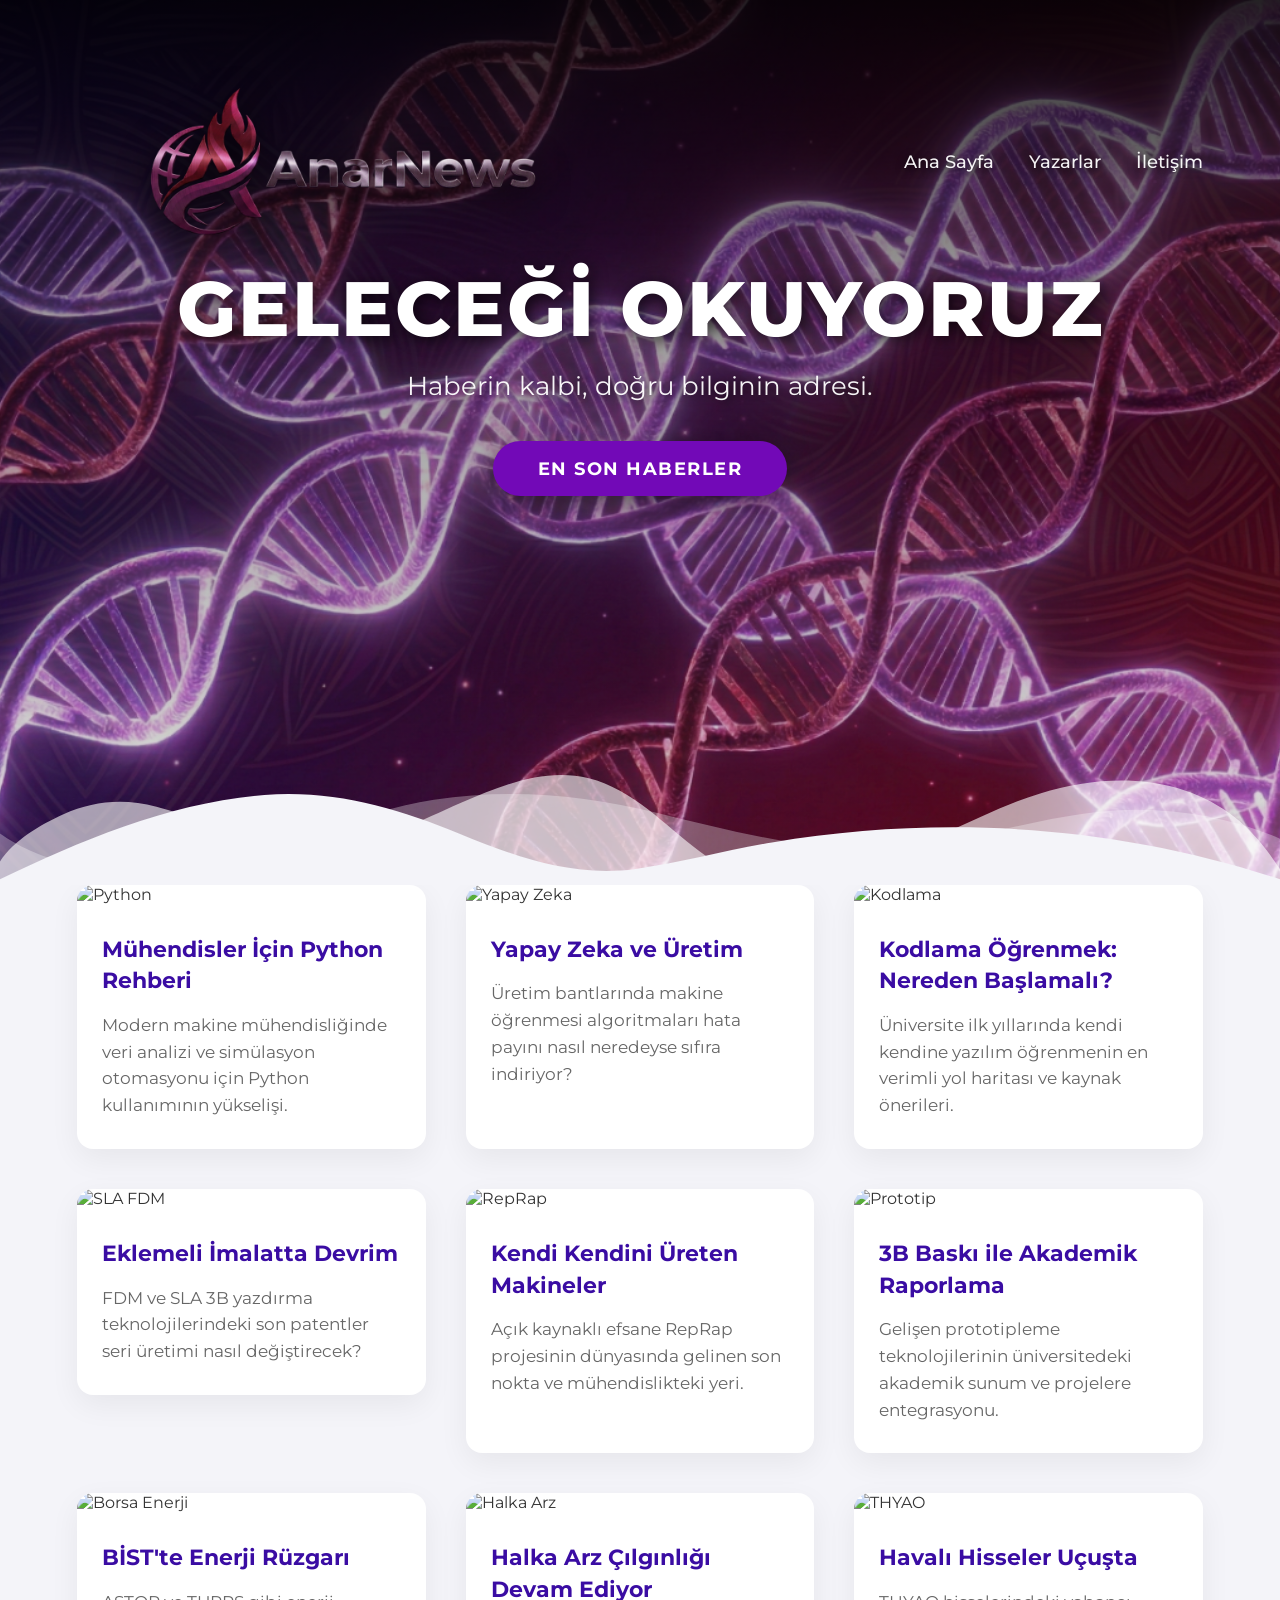
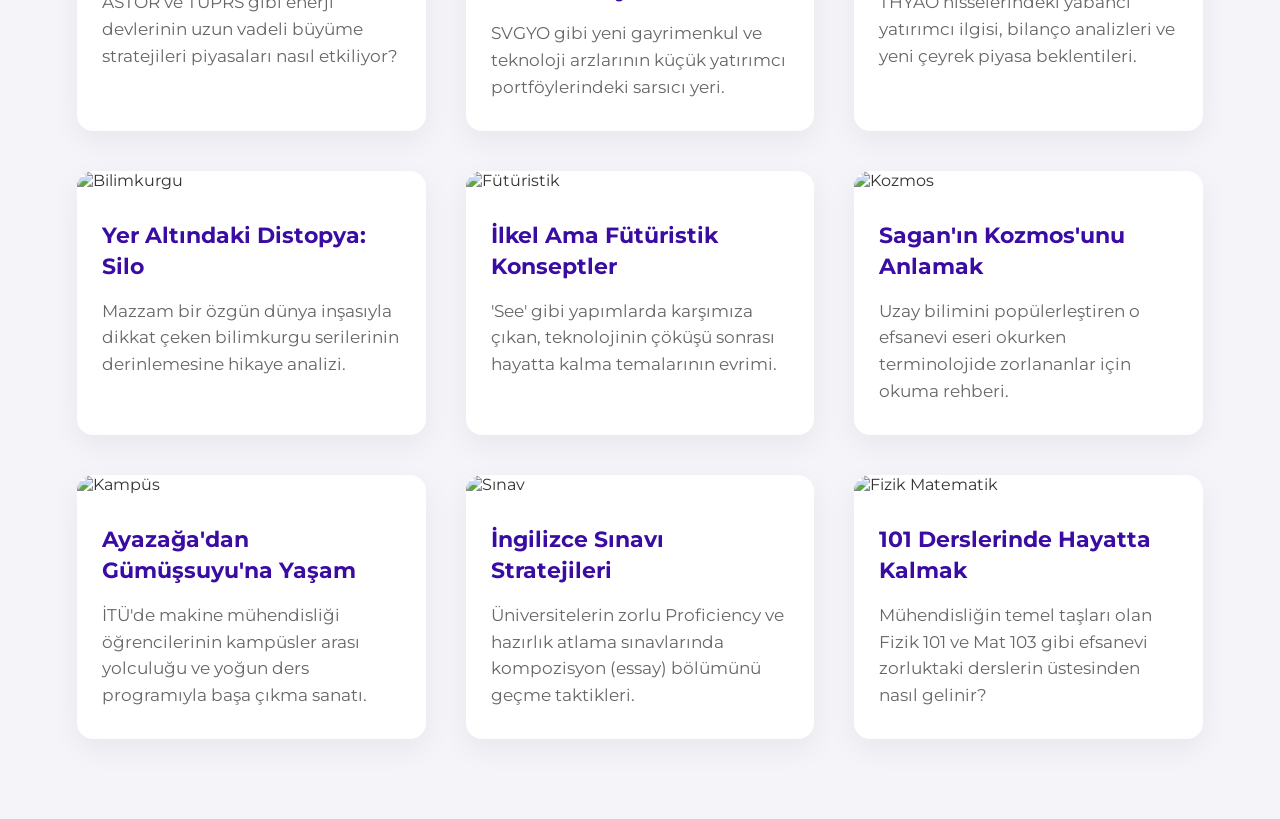
==== index.html @ 647f19f4 "Add files via upload" ====
<!DOCTYPE html>
<html lang="tr">
<head>
    <meta charset="UTF-8">
    <meta name="viewport" content="width=device-width, initial-scale=1.0">
    <title>AnarNews</title>
    <link rel="stylesheet" href="style.css">
    <link rel="icon" href="favicon.jpg" type="image/jpeg">
    <script src="https://identity.netlify.com/v1/netlify-identity-widget.js"></script>
</head>
<body>

    <div class="top-section-fixed">
        <header>
            <nav>
                <div class="logo-container">
                    <img src="logo.jpg" alt="AnarNews Logo" class="logo-img">
                </div>
                <ul>
                    <li><a href="index.html">Ana Sayfa</a></li>
                    <li><a href="yazarlar.html">Yazarlar</a></li>
                    <li><a href="iletisim.html">İletişim</a></li>
                </ul>
            </nav>
        </header>

        <section class="hero">
            <h1>GELECEĞİ OKUYORUZ</h1>
            <p>Haberin kalbi, doğru bilginin adresi.</p>
            <button class="cta-btn">EN SON HABERLER</button>
        </section>
    </div>

    <div class="content-curtain">
        <div class="wave-divider">
            <svg data-name="Layer 1" xmlns="http://www.w3.org/2000/svg" viewBox="0 0 1200 120" preserveAspectRatio="none">
                <path d="M0,0V46.29c47.79,22.2,103.59,32.17,158,28,70.36-5.37,136.33-33.31,206.8-37.5C438.64,32.43,512.34,53.67,583,72.05c69.27,18,138.3,24.88,209.4,13.08,36.15-6,69.85-17.84,104.45-29.34C989.49,25,1113-14.29,1200,52.47V0Z" opacity=".3" fill="#ffffff"></path>
                <path d="M0,0V15.81C13,36.92,27.64,56.86,47.69,72.05,99.41,111.27,165,111,224.58,91.58c31.15-10.15,60.09-26.07,89.67-39.8,40.92-19,84.73-46,130.83-49.67,36.26-2.85,70.9,9.42,98.6,31.56,31.77,25.39,62.32,62,103.63,73,40.44,10.79,81.35-6.69,119.13-24.28s75.16-39,116.92-43.05c59.73-5.85,113.28,22.88,168.9,38.84,30.2,8.66,59,6.17,87.09-7.5,22.43-10.89,48-26.93,60.65-49.24V0Z" opacity=".6" fill="#ffffff"></path>
                <path d="M0,0V5.63C149.93,59,314.09,71.32,475.83,42.57c43-7.64,84.23-20.12,127.61-26.46,59-8.63,112.48,12.24,165.56,35.4C827.93,77.22,886,95.24,951.2,90c86.53-7,172.46-45.71,248.8-84.81V0Z" fill="#f4f4f9"></path>
            </svg>
        </div>

        <section class="news-section">
            <div class="news-grid">
                
                <article class="news-card">
                    <img src="https://images.unsplash.com/photo-1526374965328-7f61d4dc18c5?auto=format&fit=crop&w=600&q=80" alt="Python">
                    <div class="news-content">
                        <h3>Mühendisler İçin Python Rehberi</h3>
                        <p>Modern makine mühendisliğinde veri analizi ve simülasyon otomasyonu için Python kullanımının yükselişi.</p>
                    </div>
                </article>
                <article class="news-card">
                    <img src="https://images.unsplash.com/photo-1581091226825-a6a2a5aee158?auto=format&fit=crop&w=600&q=80" alt="Yapay Zeka">
                    <div class="news-content">
                        <h3>Yapay Zeka ve Üretim</h3>
                        <p>Üretim bantlarında makine öğrenmesi algoritmaları hata payını nasıl neredeyse sıfıra indiriyor?</p>
                    </div>
                </article>
                <article class="news-card">
                    <img src="https://images.unsplash.com/photo-1555066931-4365d14bab8c?auto=format&fit=crop&w=600&q=80" alt="Kodlama">
                    <div class="news-content">
                        <h3>Kodlama Öğrenmek: Nereden Başlamalı?</h3>
                        <p>Üniversite ilk yıllarında kendi kendine yazılım öğrenmenin en verimli yol haritası ve kaynak önerileri.</p>
                    </div>
                </article>

                <a href="haber-detay.html" style="text-decoration: none; color: inherit;">
                    <article class="news-card">
                        <img src="https://images.unsplash.com/photo-1631481109109-17d91eeb000e?auto=format&fit=crop&w=600&q=80" alt="SLA FDM">
                        <div class="news-content">
                            <h3>Eklemeli İmalatta Devrim</h3>
                            <p>FDM ve SLA 3B yazdırma teknolojilerindeki son patentler seri üretimi nasıl değiştirecek?</p>
                        </div>
                    </article>
                </a>
                
                <article class="news-card">
                    <img src="https://images.unsplash.com/photo-1581092580497-e0d23cbdf1dc?auto=format&fit=crop&w=600&q=80" alt="RepRap">
                    <div class="news-content">
                        <h3>Kendi Kendini Üreten Makineler</h3>
                        <p>Açık kaynaklı efsane RepRap projesinin dünyasında gelinen son nokta ve mühendislikteki yeri.</p>
                    </div>
                </article>
                <article class="news-card">
                    <img src="https://images.unsplash.com/photo-1507413245164-6160d8298b31?auto=format&fit=crop&w=600&q=80" alt="Prototip">
                    <div class="news-content">
                        <h3>3B Baskı ile Akademik Raporlama</h3>
                        <p>Gelişen prototipleme teknolojilerinin üniversitedeki akademik sunum ve projelere entegrasyonu.</p>
                    </div>
                </article>

                <article class="news-card">
                    <img src="https://images.unsplash.com/photo-1611974789855-9c2a0a7236a3?auto=format&fit=crop&w=600&q=80" alt="Borsa Enerji">
                    <div class="news-content">
                        <h3>BİST'te Enerji Rüzgarı</h3>
                        <p>ASTOR ve TUPRS gibi enerji devlerinin uzun vadeli büyüme stratejileri piyasaları nasıl etkiliyor?</p>
                    </div>
                </article>
                <article class="news-card">
                    <img src="https://images.unsplash.com/photo-1590283603385-17ffb3a7f29f?auto=format&fit=crop&w=600&q=80" alt="Halka Arz">
                    <div class="news-content">
                        <h3>Halka Arz Çılgınlığı Devam Ediyor</h3>
                        <p>SVGYO gibi yeni gayrimenkul ve teknoloji arzlarının küçük yatırımcı portföylerindeki sarsıcı yeri.</p>
                    </div>
                </article>
                <article class="news-card">
                    <img src="https://images.unsplash.com/photo-1436491865332-7a61a109cc05?auto=format&fit=crop&w=600&q=80" alt="THYAO">
                    <div class="news-content">
                        <h3>Havalı Hisseler Uçuşta</h3>
                        <p>THYAO hisselerindeki yabancı yatırımcı ilgisi, bilanço analizleri ve yeni çeyrek piyasa beklentileri.</p>
                    </div>
                </article>

                <article class="news-card">
                    <img src="https://images.unsplash.com/photo-1518365050014-70fe7232897f?auto=format&fit=crop&w=600&q=80" alt="Bilimkurgu">
                    <div class="news-content">
                        <h3>Yer Altındaki Distopya: Silo</h3>
                        <p>Mazzam bir özgün dünya inşasıyla dikkat çeken bilimkurgu serilerinin derinlemesine hikaye analizi.</p>
                    </div>
                </article>
                <article class="news-card">
                    <img src="https://images.unsplash.com/photo-1534447677768-be436bb09401?auto=format&fit=crop&w=600&q=80" alt="Fütüristik">
                    <div class="news-content">
                        <h3>İlkel Ama Fütüristik Konseptler</h3>
                        <p>'See' gibi yapımlarda karşımıza çıkan, teknolojinin çöküşü sonrası hayatta kalma temalarının evrimi.</p>
                    </div>
                </article>
                <article class="news-card">
                    <img src="https://images.unsplash.com/photo-1462331940025-496dfbfc7564?auto=format&fit=crop&w=600&q=80" alt="Kozmos">
                    <div class="news-content">
                        <h3>Sagan'ın Kozmos'unu Anlamak</h3>
                        <p>Uzay bilimini popülerleştiren o efsanevi eseri okurken terminolojide zorlananlar için okuma rehberi.</p>
                    </div>
                </article>

                <article class="news-card">
                    <img src="https://images.unsplash.com/photo-1541339907198-e08756dedf3f?auto=format&fit=crop&w=600&q=80" alt="Kampüs">
                    <div class="news-content">
                        <h3>Ayazağa'dan Gümüşsuyu'na Yaşam</h3>
                        <p>İTÜ'de makine mühendisliği öğrencilerinin kampüsler arası yolculuğu ve yoğun ders programıyla başa çıkma sanatı.</p>
                    </div>
                </article>
                <article class="news-card">
                    <img src="https://images.unsplash.com/photo-1434030216411-0b793f4b4173?auto=format&fit=crop&w=600&q=80" alt="Sınav">
                    <div class="news-content">
                        <h3>İngilizce Sınavı Stratejileri</h3>
                        <p>Üniversitelerin zorlu Proficiency ve hazırlık atlama sınavlarında kompozisyon (essay) bölümünü geçme taktikleri.</p>
                    </div>
                </article>
                <article class="news-card">
                    <img src="https://images.unsplash.com/photo-1635070041078-e363dbe005cb?auto=format&fit=crop&w=600&q=80" alt="Fizik Matematik">
                    <div class="news-content">
                        <h3>101 Derslerinde Hayatta Kalmak</h3>
                        <p>Mühendisliğin temel taşları olan Fizik 101 ve Mat 103 gibi efsanevi zorluktaki derslerin üstesinden nasıl gelinir?</p>
                    </div>
                </article>

            </div>
        </section>
    </div>

    <script>
        if (window.netlifyIdentity) {
            window.netlifyIdentity.on("init", user => {
                if (!user) {
                    window.netlifyIdentity.on("login", () => {
                        document.location.href = "/admin/";
                    });
                }
            });
        }
    </script>
</body>
</html>
---- style.css ----
@import url('https://fonts.googleapis.com/css2?family=Montserrat:wght@400;500;700;800&display=swap');

* {
    margin: 0;
    padding: 0;
    box-sizing: border-box;
    font-family: 'Montserrat', sans-serif;
}

body {
    background-color: #f4f4f9; 
    color: #333;
    overflow-x: hidden;
}

/* ========================================= */
/* --- GENEL VE SABİT ARKA PLAN --- */
/* ========================================= */

.top-section-fixed {
    position: fixed; 
    top: 0;
    left: 0;
    width: 100%;
    height: 100vh; 
    z-index: 1; 
    background: 
        linear-gradient(to bottom, rgba(0,0,0,0.85) 0%, rgba(0,0,0,0.4) 30%, rgba(0,0,0,0.1) 100%),
        url("background.jpg");
    background-size: cover; 
    background-position: center top;
    color: white;
}

header {
    padding: 1rem 6%; 
    position: relative;
    z-index: 10;
}

nav {
    display: flex;
    justify-content: space-between;
    align-items: center;
}

.logo-container {
    display: flex;
    align-items: center;
}

.logo-img {
    height: 290px; 
    width: auto;
    filter: drop-shadow(0 8px 16px rgba(0,0,0,0.7));
    transition: transform 0.3s ease; 
}

.logo-img:hover {
    transform: scale(1.02); 
}

nav ul {
    display: flex;
    list-style: none;
}

nav ul li {
    margin-left: 35px;
}

nav ul li a {
    color: rgba(255, 255, 255, 0.95); 
    text-decoration: none;
    font-weight: 500;
    font-size: 1.15rem;
    text-shadow: 0 2px 8px rgba(0,0,0,0.8);
    transition: all 0.3s ease;
}

nav ul li a:hover {
    color: #d2b4de;
    text-shadow: 0 0 12px rgba(255,255,255,0.6);
}

.hero {
    display: flex;
    flex-direction: column;
    justify-content: center;
    align-items: center;
    text-align: center;
    margin-top: -60px;
    padding: 0 20px;
    position: relative;
    z-index: 10;
}

.hero h1 {
    font-size: 4.8rem;
    font-weight: 800;
    margin-bottom: 15px;
    letter-spacing: 2px;
    text-shadow: 3px 3px 15px rgba(0, 0, 0, 0.7);
}

.hero p {
    font-size: 1.6rem;
    margin-bottom: 40px;
    opacity: 0.95;
    font-weight: 400;
    text-shadow: 2px 2px 10px rgba(0, 0, 0, 0.7);
}

.cta-btn {
    padding: 16px 45px;
    background-color: #7209b7; 
    border: none;
    color: white;
    font-size: 1.15rem;
    cursor: pointer;
    border-radius: 50px;
    font-weight: 700;
    letter-spacing: 1.5px;
    box-shadow: 0 8px 25px rgba(0,0,0,0.5);
    transition: all 0.3s ease;
}

.cta-btn:hover {
    background-color: #590d22;
    transform: translateY(-4px);
    box-shadow: 0 12px 30px rgba(0,0,0,0.6);
}

/* ========================================= */
/* --- ANA SAYFA (PERDE VE HABERLER) --- */
/* ========================================= */

.content-curtain {
    position: relative;
    z-index: 2; 
    margin-top: 85vh; 
}

.wave-divider {
    width: 100%;
    overflow: hidden;
    line-height: 0;
    transform: rotate(180deg);
}

.wave-divider svg {
    display: block;
    width: calc(100% + 1.3px);
    height: 120px;
}

.news-section {
    padding: 0 6% 80px 6%;
    background-color: #f4f4f9; 
}

.news-grid {
    display: grid;
    grid-template-columns: repeat(auto-fit, minmax(320px, 1fr));
    gap: 40px;
}

.news-card {
    background: white;
    border-radius: 16px;
    overflow: hidden;
    box-shadow: 0 10px 30px rgba(0,0,0,0.06);
    transition: transform 0.3s ease;
}

.news-card:hover {
    transform: translateY(-10px);
}

.news-card img {
    width: 100%;
    height: 240px;
    object-fit: cover;
}

.news-content {
    padding: 30px 25px;
}

.news-content h3 {
    color: #3a0ca3; 
    margin-bottom: 15px;
    font-size: 1.4rem;
    font-weight: 700;
    line-height: 1.4;
}

.news-content p {
    color: #666;
    line-height: 1.6;
    font-size: 1.05rem;
}

/* ========================================= */
/* --- İLETİŞİM SAYFASI --- */
/* ========================================= */

.contact-curtain {
    margin-top: 50vh; 
}

.contact-section {
    padding: 0 6% 80px 6%;
    background-color: #f4f4f9;
}

.contact-grid {
    display: grid;
    grid-template-columns: 1fr 1fr; 
    gap: 60px;
    background: white;
    padding: 50px;
    border-radius: 16px;
    box-shadow: 0 10px 30px rgba(0,0,0,0.06);
    margin-top: -30px; 
    position: relative;
    z-index: 10;
}

.contact-info h2, .contact-form-container h2 {
    color: #6e001a;
    margin-bottom: 30px;
    font-size: 2.2rem;
    border-bottom: 3px solid #8e44ad;
    padding-bottom: 10px;
    display: inline-block;
}

.info-item { margin-bottom: 25px; }
.info-item h3 { color: #3a0ca3; font-size: 1.2rem; margin-bottom: 8px; }
.info-item p { color: #888; font-style: italic; font-size: 1rem; background: #f9f9f9; padding: 12px; border-radius: 8px; border-left: 4px solid #d2b4de; }

.form-group { margin-bottom: 20px; }
.form-group label { display: block; margin-bottom: 8px; color: #333; font-weight: 600; }
.form-group input, .form-group textarea { width: 100%; padding: 14px 15px; border: 1px solid #ddd; border-radius: 8px; font-size: 1rem; font-family: 'Montserrat', sans-serif; transition: all 0.3s ease; background-color: #fdfdfd; }
.form-group input:focus, .form-group textarea:focus { outline: none; border-color: #7209b7; box-shadow: 0 0 8px rgba(114, 9, 183, 0.2); background-color: #fff; }

.submit-btn { padding: 16px 40px; background-color: #6e001a; border: none; color: white; font-size: 1.15rem; cursor: pointer; border-radius: 8px; font-weight: 700; width: 100%; transition: all 0.3s ease; box-shadow: 0 4px 15px rgba(0,0,0,0.1); }
.submit-btn:hover { background-color: #8e44ad; transform: translateY(-2px); box-shadow: 0 8px 20px rgba(0,0,0,0.2); }

/* ========================================= */
/* --- YAZARLAR SAYFASI --- */
/* ========================================= */

.authors-curtain {
    margin-top: 50vh; 
}

.authors-section {
    padding: 0 6% 80px 6%;
    background-color: #f4f4f9;
}

.authors-grid { display: grid; grid-template-columns: repeat(auto-fit, minmax(300px, 1fr)); gap: 40px; margin-top: -30px; position: relative; z-index: 10; }
.author-card { background: white; border-radius: 16px; padding: 40px 30px; text-align: center; box-shadow: 0 10px 30px rgba(0,0,0,0.06); transition: transform 0.3s ease; border-bottom: 5px solid #8e44ad; }
.author-card:hover { transform: translateY(-10px); }
.author-avatar { width: 120px; height: 120px; background: linear-gradient(135deg, #7209b7, #3a0ca3); color: white; font-size: 2.5rem; font-weight: 800; display: flex; justify-content: center; align-items: center; border-radius: 50%; margin: 0 auto 20px auto; box-shadow: 0 5px 15px rgba(114, 9, 183, 0.3); }
.author-info h3 { color: #6e001a; font-size: 1.6rem; margin-bottom: 10px; }
.author-info h4 { color: #8e44ad; font-size: 1rem; margin-bottom: 15px; font-weight: 500; }
.author-info p { color: #666; line-height: 1.6; font-size: 0.95rem; }

/* ========================================= */
/* --- HABER OKUMA SAYFASI --- */
/* ========================================= */

.article-hero {
    margin-top: -30px;
}

.article-hero h1 {
    font-size: 3rem; 
    line-height: 1.2;
    max-width: 900px;
}

.article-curtain {
    margin-top: 45vh; 
}

.article-body-container {
    background-color: #f4f4f9;
    padding-bottom: 80px;
}

.article-content {
    max-width: 1250px; 
    margin: -30px auto 0 auto;
    background: white;
    padding: 50px 60px;
    border-radius: 16px;
    box-shadow: 0 10px 30px rgba(0,0,0,0.06);
    position: relative;
    z-index: 10;
}

.article-meta {
    font-size: 1rem;
    color: #888;
    margin-bottom: 30px;
    border-bottom: 1px solid #eee;
    padding-bottom: 15px;
    font-weight: 500;
}

.author-tag { color: #7209b7; font-weight: 700; }
.date-tag { font-style: italic; }

.article-main-img {
    width: 100%;
    height: auto;
    max-height: 500px; 
    object-fit: cover; 
    border-radius: 12px;
    margin-bottom: 40px;
    box-shadow: 0 5px 15px rgba(0,0,0,0.1);
}

.article-content h2 {
    color: #6e001a;
    font-size: 2rem;
    margin-bottom: 20px;
    margin-top: 40px;
    line-height: 1.3;
}

.article-content h3 {
    color: #3a0ca3;
    font-size: 1.5rem;
    margin-bottom: 15px;
    margin-top: 35px;
}

.article-content p {
    color: #444;
    font-size: 1.15rem;
    line-height: 1.8; 
    margin-bottom: 25px;
}

/* YORUMLAR BÖLÜMÜ */
.comments-section {
    margin-top: 40px; 
}

.comments-section h2 {
    color: #6e001a;
    border-bottom: 3px solid #8e44ad;
    padding-bottom: 10px;
    margin-bottom: 30px;
    display: inline-block;
}

.comments-list {
    margin-bottom: 50px;
}

.comment-item {
    display: flex;
    gap: 20px;
    background: #fdfdfd;
    padding: 25px;
    border-radius: 12px;
    margin-bottom: 20px;
    border-left: 5px solid #d2b4de; 
    box-shadow: 0 2px 8px rgba(0,0,0,0.04);
}

.comment-avatar {
    width: 60px;
    height: 60px;
    background: linear-gradient(135deg, #a569bd, #8e44ad);
    color: white;
    font-weight: 700;
    font-size: 1.3rem;
    display: flex;
    justify-content: center;
    align-items: center;
    border-radius: 50%;
    flex-shrink: 0;
}

.comment-details h4 {
    color: #333;
    font-size: 1.1rem;
    margin-bottom: 3px;
}

.comment-date {
    color: #999;
    font-size: 0.85rem;
    font-style: italic;
    display: block;
    margin-bottom: 10px;
}

.comment-details p {
    color: #555;
    font-size: 1rem;
    line-height: 1.6;
    margin-bottom: 0; 
}

.comment-form-container {
    background: #fdfdfd;
    padding: 30px;
    border-radius: 12px;
    border: 1px solid #eee;
}

.comment-form-container h3 {
    color: #6e001a;
    margin-bottom: 25px;
}

.checkbox-group {
    display: flex;
    align-items: center;
    flex-direction: row;
    gap: 10px;
}

.checkbox-group input[type="checkbox"] {
    width: auto;
    margin-bottom: 0;
    cursor: pointer;
}

.checkbox-group label {
    margin-bottom: 0;
    font-weight: 500;
    cursor: pointer;
}

.comment-btn {
    width: auto; 
    padding: 14px 30px;
}
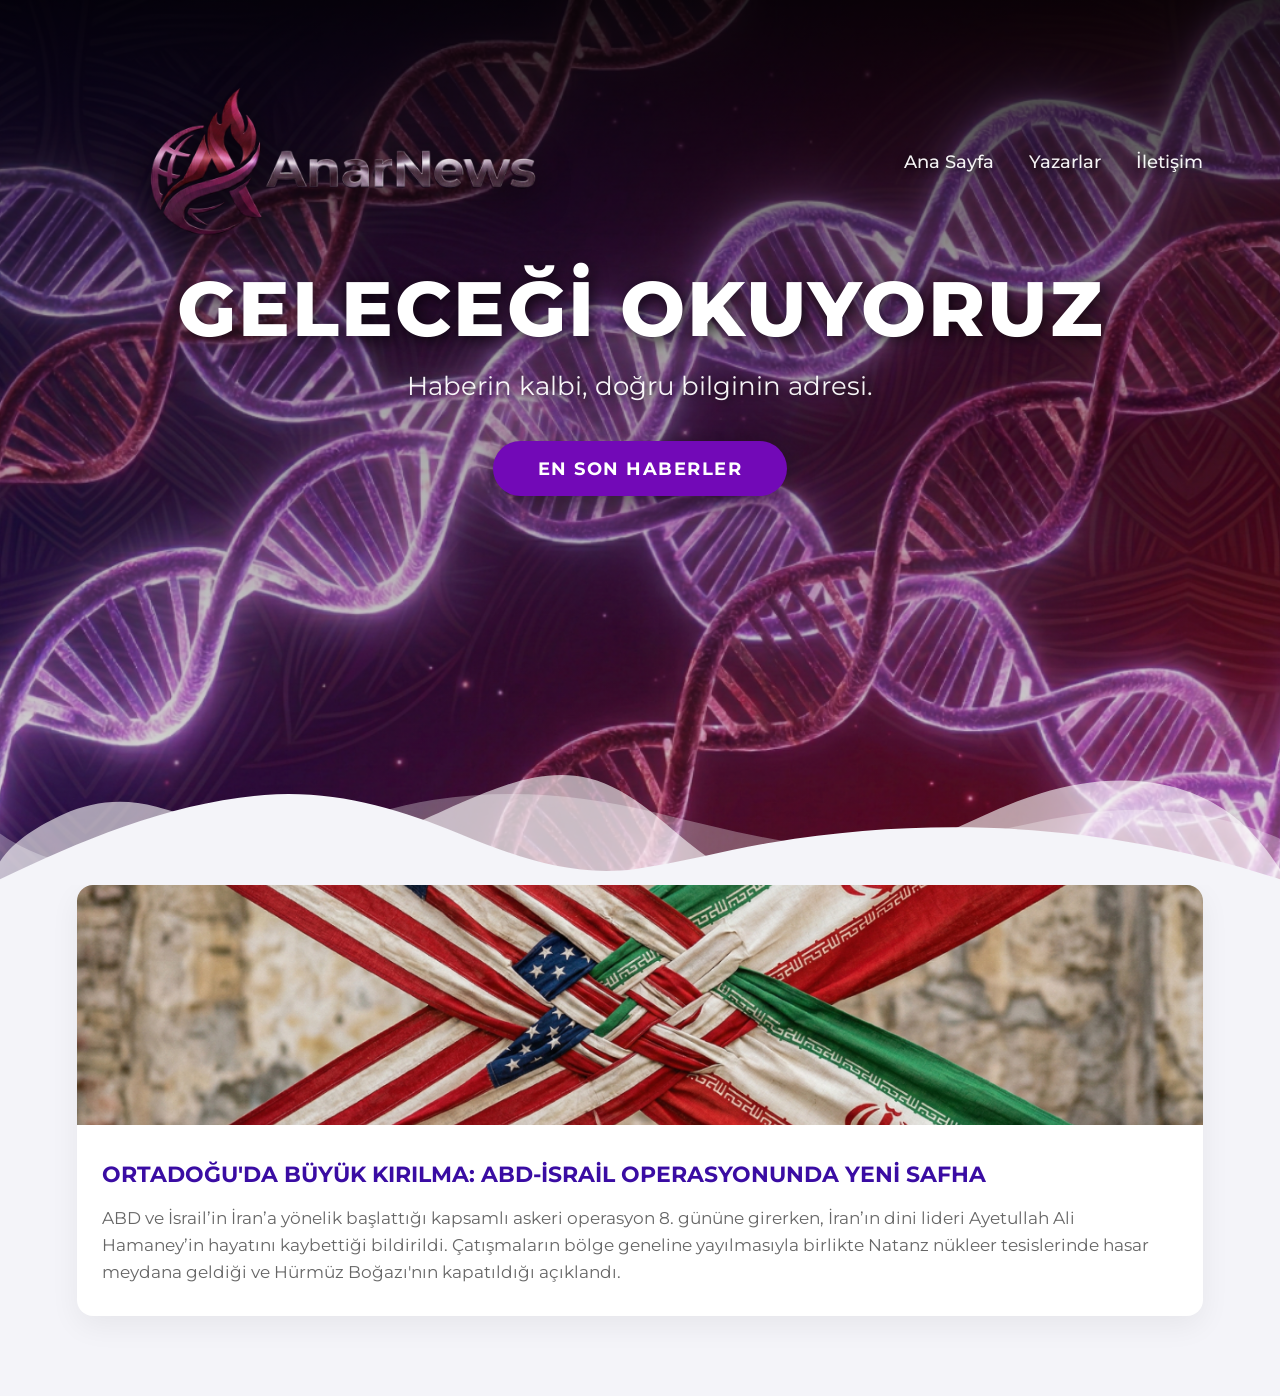
==== commit 7ab6b28c: "Update index.html" ====
--- a/index.html
+++ b/index.html
@@ -41,121 +41,8 @@
         </div>
 
         <section class="news-section">
-            <div class="news-grid">
-                
-                <article class="news-card">
-                    <img src="https://images.unsplash.com/photo-1526374965328-7f61d4dc18c5?auto=format&fit=crop&w=600&q=80" alt="Python">
-                    <div class="news-content">
-                        <h3>Mühendisler İçin Python Rehberi</h3>
-                        <p>Modern makine mühendisliğinde veri analizi ve simülasyon otomasyonu için Python kullanımının yükselişi.</p>
-                    </div>
-                </article>
-                <article class="news-card">
-                    <img src="https://images.unsplash.com/photo-1581091226825-a6a2a5aee158?auto=format&fit=crop&w=600&q=80" alt="Yapay Zeka">
-                    <div class="news-content">
-                        <h3>Yapay Zeka ve Üretim</h3>
-                        <p>Üretim bantlarında makine öğrenmesi algoritmaları hata payını nasıl neredeyse sıfıra indiriyor?</p>
-                    </div>
-                </article>
-                <article class="news-card">
-                    <img src="https://images.unsplash.com/photo-1555066931-4365d14bab8c?auto=format&fit=crop&w=600&q=80" alt="Kodlama">
-                    <div class="news-content">
-                        <h3>Kodlama Öğrenmek: Nereden Başlamalı?</h3>
-                        <p>Üniversite ilk yıllarında kendi kendine yazılım öğrenmenin en verimli yol haritası ve kaynak önerileri.</p>
-                    </div>
-                </article>
-
-                <a href="haber-detay.html" style="text-decoration: none; color: inherit;">
-                    <article class="news-card">
-                        <img src="https://images.unsplash.com/photo-1631481109109-17d91eeb000e?auto=format&fit=crop&w=600&q=80" alt="SLA FDM">
-                        <div class="news-content">
-                            <h3>Eklemeli İmalatta Devrim</h3>
-                            <p>FDM ve SLA 3B yazdırma teknolojilerindeki son patentler seri üretimi nasıl değiştirecek?</p>
-                        </div>
-                    </article>
-                </a>
-                
-                <article class="news-card">
-                    <img src="https://images.unsplash.com/photo-1581092580497-e0d23cbdf1dc?auto=format&fit=crop&w=600&q=80" alt="RepRap">
-                    <div class="news-content">
-                        <h3>Kendi Kendini Üreten Makineler</h3>
-                        <p>Açık kaynaklı efsane RepRap projesinin dünyasında gelinen son nokta ve mühendislikteki yeri.</p>
-                    </div>
-                </article>
-                <article class="news-card">
-                    <img src="https://images.unsplash.com/photo-1507413245164-6160d8298b31?auto=format&fit=crop&w=600&q=80" alt="Prototip">
-                    <div class="news-content">
-                        <h3>3B Baskı ile Akademik Raporlama</h3>
-                        <p>Gelişen prototipleme teknolojilerinin üniversitedeki akademik sunum ve projelere entegrasyonu.</p>
-                    </div>
-                </article>
-
-                <article class="news-card">
-                    <img src="https://images.unsplash.com/photo-1611974789855-9c2a0a7236a3?auto=format&fit=crop&w=600&q=80" alt="Borsa Enerji">
-                    <div class="news-content">
-                        <h3>BİST'te Enerji Rüzgarı</h3>
-                        <p>ASTOR ve TUPRS gibi enerji devlerinin uzun vadeli büyüme stratejileri piyasaları nasıl etkiliyor?</p>
-                    </div>
-                </article>
-                <article class="news-card">
-                    <img src="https://images.unsplash.com/photo-1590283603385-17ffb3a7f29f?auto=format&fit=crop&w=600&q=80" alt="Halka Arz">
-                    <div class="news-content">
-                        <h3>Halka Arz Çılgınlığı Devam Ediyor</h3>
-                        <p>SVGYO gibi yeni gayrimenkul ve teknoloji arzlarının küçük yatırımcı portföylerindeki sarsıcı yeri.</p>
-                    </div>
-                </article>
-                <article class="news-card">
-                    <img src="https://images.unsplash.com/photo-1436491865332-7a61a109cc05?auto=format&fit=crop&w=600&q=80" alt="THYAO">
-                    <div class="news-content">
-                        <h3>Havalı Hisseler Uçuşta</h3>
-                        <p>THYAO hisselerindeki yabancı yatırımcı ilgisi, bilanço analizleri ve yeni çeyrek piyasa beklentileri.</p>
-                    </div>
-                </article>
-
-                <article class="news-card">
-                    <img src="https://images.unsplash.com/photo-1518365050014-70fe7232897f?auto=format&fit=crop&w=600&q=80" alt="Bilimkurgu">
-                    <div class="news-content">
-                        <h3>Yer Altındaki Distopya: Silo</h3>
-                        <p>Mazzam bir özgün dünya inşasıyla dikkat çeken bilimkurgu serilerinin derinlemesine hikaye analizi.</p>
-                    </div>
-                </article>
-                <article class="news-card">
-                    <img src="https://images.unsplash.com/photo-1534447677768-be436bb09401?auto=format&fit=crop&w=600&q=80" alt="Fütüristik">
-                    <div class="news-content">
-                        <h3>İlkel Ama Fütüristik Konseptler</h3>
-                        <p>'See' gibi yapımlarda karşımıza çıkan, teknolojinin çöküşü sonrası hayatta kalma temalarının evrimi.</p>
-                    </div>
-                </article>
-                <article class="news-card">
-                    <img src="https://images.unsplash.com/photo-1462331940025-496dfbfc7564?auto=format&fit=crop&w=600&q=80" alt="Kozmos">
-                    <div class="news-content">
-                        <h3>Sagan'ın Kozmos'unu Anlamak</h3>
-                        <p>Uzay bilimini popülerleştiren o efsanevi eseri okurken terminolojide zorlananlar için okuma rehberi.</p>
-                    </div>
-                </article>
-
-                <article class="news-card">
-                    <img src="https://images.unsplash.com/photo-1541339907198-e08756dedf3f?auto=format&fit=crop&w=600&q=80" alt="Kampüs">
-                    <div class="news-content">
-                        <h3>Ayazağa'dan Gümüşsuyu'na Yaşam</h3>
-                        <p>İTÜ'de makine mühendisliği öğrencilerinin kampüsler arası yolculuğu ve yoğun ders programıyla başa çıkma sanatı.</p>
-                    </div>
-                </article>
-                <article class="news-card">
-                    <img src="https://images.unsplash.com/photo-1434030216411-0b793f4b4173?auto=format&fit=crop&w=600&q=80" alt="Sınav">
-                    <div class="news-content">
-                        <h3>İngilizce Sınavı Stratejileri</h3>
-                        <p>Üniversitelerin zorlu Proficiency ve hazırlık atlama sınavlarında kompozisyon (essay) bölümünü geçme taktikleri.</p>
-                    </div>
-                </article>
-                <article class="news-card">
-                    <img src="https://images.unsplash.com/photo-1635070041078-e363dbe005cb?auto=format&fit=crop&w=600&q=80" alt="Fizik Matematik">
-                    <div class="news-content">
-                        <h3>101 Derslerinde Hayatta Kalmak</h3>
-                        <p>Mühendisliğin temel taşları olan Fizik 101 ve Mat 103 gibi efsanevi zorluktaki derslerin üstesinden nasıl gelinir?</p>
-                    </div>
-                </article>
-
+            <div class="news-grid" id="news-container">
+                <p style="grid-column: 1 / -1; text-align: center; color: #888; font-size: 1.2rem;">Haberler yükleniyor...</p>
             </div>
         </section>
     </div>
@@ -163,13 +50,50 @@
     <script>
         if (window.netlifyIdentity) {
             window.netlifyIdentity.on("init", user => {
-                if (!user) {
-                    window.netlifyIdentity.on("login", () => {
-                        document.location.href = "/admin/";
-                    });
-                }
+                if (!user) { window.netlifyIdentity.on("login", () => { document.location.href = "/admin/"; }); }
             });
         }
     </script>
+
+    <script>
+        fetch('haberler.json?v=' + new Date().getTime())
+            .then(response => {
+                if (!response.ok) return { haber_listesi: [] };
+                return response.json();
+            })
+            .then(data => {
+                const container = document.getElementById('news-container');
+                if (!data.haber_listesi || data.haber_listesi.length === 0) {
+                    container.innerHTML = '<p style="grid-column: 1 / -1; text-align: center; font-size: 1.2rem; color: #6e001a;">Henüz haber girilmemiş. Lütfen CMS paneline gidip ilk haberinizi yazın.</p>';
+                    return;
+                }
+                
+                let html = '';
+                const reversedList = [...data.haber_listesi].reverse();
+                
+                reversedList.forEach((haber, index) => {
+                    const originalId = data.haber_listesi.length - 1 - index;
+                    const img = haber.thumbnail ? haber.thumbnail : 'https://images.unsplash.com/photo-1526374965328-7f61d4dc18c5?auto=format&fit=crop&w=600&q=80';
+                    
+                    html += `
+                    <a href="haber-detay.html?id=${originalId}" style="text-decoration: none; color: inherit;">
+                        <article class="news-card">
+                            <img src="${img}" alt="${haber.title}">
+                            <div class="news-content">
+                                <h3>${haber.title}</h3>
+                                <p>${haber.description}</p>
+                            </div>
+                        </article>
+                    </a>
+                    `;
+                });
+                container.innerHTML = html;
+            })
+            .catch(error => {
+                console.error(error);
+                document.getElementById('news-container').innerHTML = '<p style="grid-column: 1 / -1; text-align: center; color: red;">Veritabanına bağlanılamadı.</p>';
+            });
+    </script>
+
 </body>
-</html>+</html>
--- a/style.css
+++ b/style.css
@@ -444,4 +444,4 @@
 .comment-btn {
     width: auto; 
     padding: 14px 30px;
-}+}
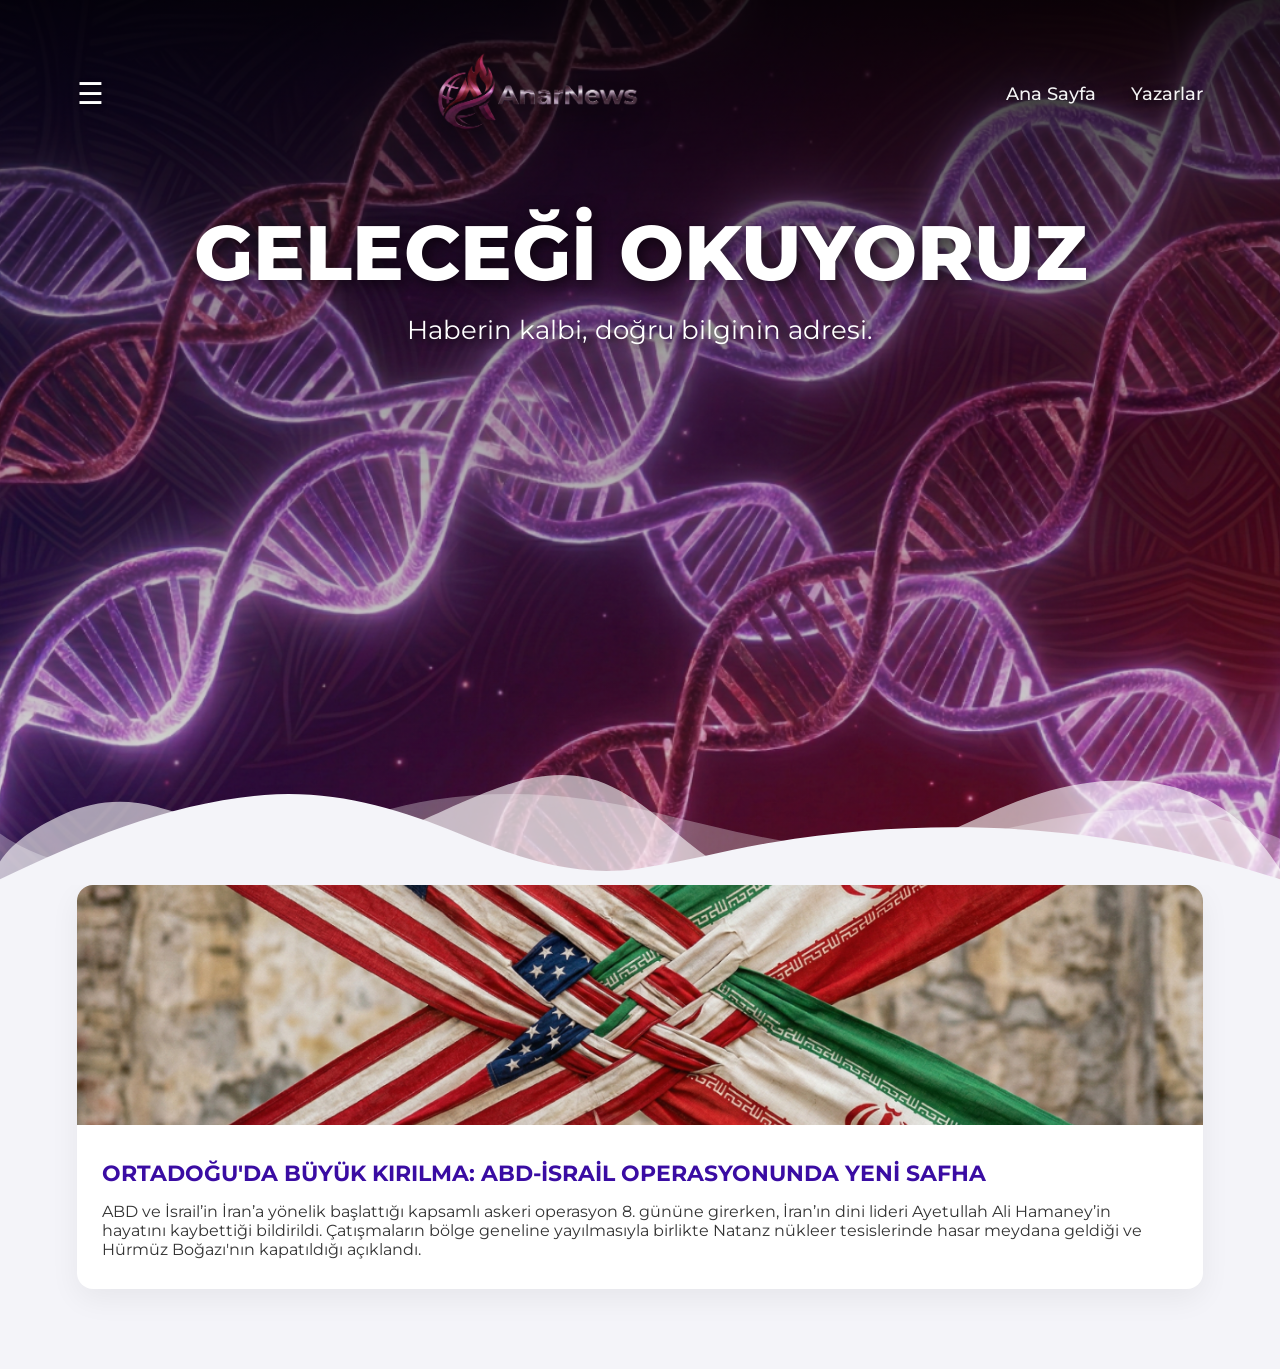
==== commit aea5403b: "site düzenlendi" ====
--- a/index.html
+++ b/index.html
@@ -5,95 +5,85 @@
     <meta name="viewport" content="width=device-width, initial-scale=1.0">
     <title>AnarNews</title>
     <link rel="stylesheet" href="style.css">
-    <link rel="icon" href="favicon.jpg" type="image/jpeg">
     <script src="https://identity.netlify.com/v1/netlify-identity-widget.js"></script>
 </head>
 <body>
 
+    <div id="mySidebar" class="sidebar">
+        <a href="javascript:void(0)" class="close-btn" onclick="closeNav()">&times;</a>
+        <img src="logo.jpg" alt="AnarNews Logo" class="sidebar-logo" onerror="this.style.display='none'">
+        <a href="index.html">Ana Sayfa</a>
+        <button class="dropdown-btn">Kategoriler &#9660;</button>
+        <div class="dropdown-container">
+            <a href="#">Son Dakika</a>
+            <a href="#">Siyaset</a>
+            <a href="#">Ekonomi</a>
+            <a href="#">Spor</a>
+            <a href="#">Teknoloji</a>
+        </div>
+        <a href="yazarlar.html">Yazarlar</a>
+        <a href="iletisim.html">İletişim</a>
+    </div>
+
     <div class="top-section-fixed">
         <header>
             <nav>
-                <div class="logo-container">
-                    <img src="logo.jpg" alt="AnarNews Logo" class="logo-img">
-                </div>
+                <div class="menu-btn" onclick="openNav()">&#9776;</div>
+                <div class="logo-container"><img src="logo.jpg" alt="AnarNews Logo" class="logo-img"></div>
                 <ul>
                     <li><a href="index.html">Ana Sayfa</a></li>
                     <li><a href="yazarlar.html">Yazarlar</a></li>
-                    <li><a href="iletisim.html">İletişim</a></li>
                 </ul>
             </nav>
         </header>
-
         <section class="hero">
             <h1>GELECEĞİ OKUYORUZ</h1>
             <p>Haberin kalbi, doğru bilginin adresi.</p>
-            <button class="cta-btn">EN SON HABERLER</button>
         </section>
     </div>
 
     <div class="content-curtain">
-        <div class="wave-divider">
-            <svg data-name="Layer 1" xmlns="http://www.w3.org/2000/svg" viewBox="0 0 1200 120" preserveAspectRatio="none">
-                <path d="M0,0V46.29c47.79,22.2,103.59,32.17,158,28,70.36-5.37,136.33-33.31,206.8-37.5C438.64,32.43,512.34,53.67,583,72.05c69.27,18,138.3,24.88,209.4,13.08,36.15-6,69.85-17.84,104.45-29.34C989.49,25,1113-14.29,1200,52.47V0Z" opacity=".3" fill="#ffffff"></path>
-                <path d="M0,0V15.81C13,36.92,27.64,56.86,47.69,72.05,99.41,111.27,165,111,224.58,91.58c31.15-10.15,60.09-26.07,89.67-39.8,40.92-19,84.73-46,130.83-49.67,36.26-2.85,70.9,9.42,98.6,31.56,31.77,25.39,62.32,62,103.63,73,40.44,10.79,81.35-6.69,119.13-24.28s75.16-39,116.92-43.05c59.73-5.85,113.28,22.88,168.9,38.84,30.2,8.66,59,6.17,87.09-7.5,22.43-10.89,48-26.93,60.65-49.24V0Z" opacity=".6" fill="#ffffff"></path>
-                <path d="M0,0V5.63C149.93,59,314.09,71.32,475.83,42.57c43-7.64,84.23-20.12,127.61-26.46,59-8.63,112.48,12.24,165.56,35.4C827.93,77.22,886,95.24,951.2,90c86.53-7,172.46-45.71,248.8-84.81V0Z" fill="#f4f4f9"></path>
-            </svg>
-        </div>
-
+        <div class="wave-divider"><svg viewBox="0 0 1200 120" preserveAspectRatio="none"><path d="M0,0V46.29c47.79,22.2,103.59,32.17,158,28,70.36-5.37,136.33-33.31,206.8-37.5C438.64,32.43,512.34,53.67,583,72.05c69.27,18,138.3,24.88,209.4,13.08,36.15-6,69.85-17.84,104.45-29.34C989.49,25,1113-14.29,1200,52.47V0Z" opacity=".3" fill="#ffffff"></path><path d="M0,0V15.81C13,36.92,27.64,56.86,47.69,72.05,99.41,111.27,165,111,224.58,91.58c31.15-10.15,60.09-26.07,89.67-39.8,40.92-19,84.73-46,130.83-49.67,36.26-2.85,70.9,9.42,98.6,31.56,31.77,25.39,62.32,62,103.63,73,40.44,10.79,81.35-6.69,119.13-24.28s75.16-39,116.92-43.05c59.73-5.85,113.28,22.88,168.9,38.84,30.2,8.66,59,6.17,87.09-7.5,22.43-10.89,48-26.93,60.65-49.24V0Z" opacity=".6" fill="#ffffff"></path><path d="M0,0V5.63C149.93,59,314.09,71.32,475.83,42.57c43-7.64,84.23-20.12,127.61-26.46,59-8.63,112.48,12.24,165.56,35.4C827.93,77.22,886,95.24,951.2,90c86.53-7,172.46-45.71,248.8-84.81V0Z" fill="#f4f4f9"></path></svg></div>
         <section class="news-section">
-            <div class="news-grid" id="news-container">
-                <p style="grid-column: 1 / -1; text-align: center; color: #888; font-size: 1.2rem;">Haberler yükleniyor...</p>
-            </div>
+            <div class="news-grid" id="news-container"><p style="grid-column: 1 / -1; text-align: center;">Haberler yükleniyor...</p></div>
         </section>
     </div>
 
     <script>
-        if (window.netlifyIdentity) {
-            window.netlifyIdentity.on("init", user => {
-                if (!user) { window.netlifyIdentity.on("login", () => { document.location.href = "/admin/"; }); }
+        function openNav() { document.getElementById("mySidebar").style.width = "300px"; }
+        function closeNav() { document.getElementById("mySidebar").style.width = "0"; }
+        var dropdown = document.getElementsByClassName("dropdown-btn");
+        for (var i = 0; i < dropdown.length; i++) {
+            dropdown[i].addEventListener("click", function() {
+                this.classList.toggle("active");
+                var dropdownContent = this.nextElementSibling;
+                if (dropdownContent.style.display === "block") { dropdownContent.style.display = "none"; } 
+                else { dropdownContent.style.display = "block"; }
             });
         }
-    </script>
 
-    <script>
         fetch('haberler.json?v=' + new Date().getTime())
-            .then(response => {
-                if (!response.ok) return { haber_listesi: [] };
-                return response.json();
-            })
+            .then(response => response.json())
             .then(data => {
                 const container = document.getElementById('news-container');
-                if (!data.haber_listesi || data.haber_listesi.length === 0) {
-                    container.innerHTML = '<p style="grid-column: 1 / -1; text-align: center; font-size: 1.2rem; color: #6e001a;">Henüz haber girilmemiş. Lütfen CMS paneline gidip ilk haberinizi yazın.</p>';
-                    return;
-                }
-                
+                if (!data.haber_listesi || data.haber_listesi.length === 0) return;
                 let html = '';
-                const reversedList = [...data.haber_listesi].reverse();
-                
-                reversedList.forEach((haber, index) => {
+                [...data.haber_listesi].reverse().forEach((haber, index) => {
                     const originalId = data.haber_listesi.length - 1 - index;
                     const img = haber.thumbnail ? haber.thumbnail : 'https://images.unsplash.com/photo-1526374965328-7f61d4dc18c5?auto=format&fit=crop&w=600&q=80';
-                    
-                    html += `
-                    <a href="haber-detay.html?id=${originalId}" style="text-decoration: none; color: inherit;">
+                    const cat = haber.category ? `<span class="news-tag">${haber.category}</span>` : '';
+                    html += `<a href="haber-detay.html?id=${originalId}" style="text-decoration: none; color: inherit;">
                         <article class="news-card">
                             <img src="${img}" alt="${haber.title}">
                             <div class="news-content">
+                                ${cat}
                                 <h3>${haber.title}</h3>
                                 <p>${haber.description}</p>
                             </div>
-                        </article>
-                    </a>
-                    `;
+                        </article></a>`;
                 });
                 container.innerHTML = html;
-            })
-            .catch(error => {
-                console.error(error);
-                document.getElementById('news-container').innerHTML = '<p style="grid-column: 1 / -1; text-align: center; color: red;">Veritabanına bağlanılamadı.</p>';
             });
     </script>
-
 </body>
-</html>
+</html>
--- a/style.css
+++ b/style.css
@@ -1,447 +1,69 @@
 @import url('https://fonts.googleapis.com/css2?family=Montserrat:wght@400;500;700;800&display=swap');
 
-* {
-    margin: 0;
-    padding: 0;
-    box-sizing: border-box;
-    font-family: 'Montserrat', sans-serif;
-}
+* { margin: 0; padding: 0; box-sizing: border-box; font-family: 'Montserrat', sans-serif; }
+body { background-color: #f4f4f9; color: #333; overflow-x: hidden; }
 
-body {
-    background-color: #f4f4f9; 
-    color: #333;
-    overflow-x: hidden;
-}
+/* YAN MENÜ (SIDEBAR) & HAMBURGER */
+.menu-btn { font-size: 30px; cursor: pointer; color: white; position: relative; z-index: 100; text-shadow: 0 2px 5px rgba(0,0,0,0.5); }
+.sidebar { height: 100%; width: 0; position: fixed; z-index: 1000; top: 0; left: 0; background-color: #111; overflow-x: hidden; transition: 0.4s; padding-top: 60px; box-shadow: 5px 0 15px rgba(0,0,0,0.5); }
+.sidebar-logo { width: 80%; margin: 0 auto 30px auto; display: block; border-radius: 10px; }
+.sidebar a, .dropdown-btn { padding: 15px 25px; text-decoration: none; font-size: 1.2rem; color: #818181; display: block; transition: 0.3s; background: none; border: none; width: 100%; text-align: left; cursor: pointer; font-weight: 500; }
+.sidebar a:hover, .dropdown-btn:hover { color: #f1f1f1; background-color: #333; }
+.sidebar .close-btn { position: absolute; top: 10px; right: 20px; font-size: 36px; padding: 0; width: auto; }
+.dropdown-container { display: none; background-color: #262626; padding-left: 15px; }
+.dropdown-container a { font-size: 1rem; padding: 10px 25px; }
 
-/* ========================================= */
-/* --- GENEL VE SABİT ARKA PLAN --- */
-/* ========================================= */
+.top-section-fixed { position: fixed; top: 0; left: 0; width: 100%; height: 100vh; z-index: 1; background: linear-gradient(to bottom, rgba(0,0,0,0.85) 0%, rgba(0,0,0,0.4) 30%, rgba(0,0,0,0.1) 100%), url("background.jpg"); background-size: cover; background-position: center top; color: white; }
+header { padding: 1rem 6%; position: relative; z-index: 10; }
+nav { display: flex; justify-content: space-between; align-items: center; }
+.logo-img { height: 150px; width: auto; filter: drop-shadow(0 8px 16px rgba(0,0,0,0.7)); }
+nav ul { display: flex; list-style: none; }
+nav ul li { margin-left: 35px; }
+nav ul li a { color: rgba(255, 255, 255, 0.95); text-decoration: none; font-weight: 500; font-size: 1.15rem; text-shadow: 0 2px 8px rgba(0,0,0,0.8); }
 
-.top-section-fixed {
-    position: fixed; 
-    top: 0;
-    left: 0;
-    width: 100%;
-    height: 100vh; 
-    z-index: 1; 
-    background: 
-        linear-gradient(to bottom, rgba(0,0,0,0.85) 0%, rgba(0,0,0,0.4) 30%, rgba(0,0,0,0.1) 100%),
-        url("background.jpg");
-    background-size: cover; 
-    background-position: center top;
-    color: white;
-}
+.hero { display: flex; flex-direction: column; justify-content: center; align-items: center; text-align: center; margin-top: 20px; padding: 0 20px; position: relative; z-index: 10; }
+.hero h1 { font-size: 4.8rem; font-weight: 800; margin-bottom: 15px; text-shadow: 3px 3px 15px rgba(0,0,0,0.7); }
+.hero p { font-size: 1.6rem; margin-bottom: 40px; text-shadow: 2px 2px 10px rgba(0,0,0,0.7); }
 
-header {
-    padding: 1rem 6%; 
-    position: relative;
-    z-index: 10;
-}
+.content-curtain { position: relative; z-index: 2; margin-top: 85vh; }
+.wave-divider { width: 100%; overflow: hidden; line-height: 0; transform: rotate(180deg); }
+.wave-divider svg { display: block; width: calc(100% + 1.3px); height: 120px; }
 
-nav {
-    display: flex;
-    justify-content: space-between;
-    align-items: center;
-}
+.news-section { padding: 0 6% 80px 6%; background-color: #f4f4f9; }
+.news-grid { display: grid; grid-template-columns: repeat(auto-fit, minmax(320px, 1fr)); gap: 40px; }
+.news-card { background: white; border-radius: 16px; overflow: hidden; box-shadow: 0 10px 30px rgba(0,0,0,0.06); transition: transform 0.3s ease; }
+.news-card:hover { transform: translateY(-10px); }
+.news-card img { width: 100%; height: 240px; object-fit: cover; }
+.news-content { padding: 30px 25px; }
+.news-content h3 { color: #3a0ca3; margin-bottom: 15px; font-size: 1.4rem; font-weight: 700; }
+.news-tag { display: inline-block; background: #7209b7; color: white; padding: 4px 10px; border-radius: 4px; font-size: 0.8rem; margin-bottom: 10px; font-weight: bold; }
 
-.logo-container {
-    display: flex;
-    align-items: center;
-}
+/* HABER DETAY (GENİŞLETİLDİ) */
+.article-hero { margin-top: -30px; }
+.article-hero h1 { font-size: 3rem; line-height: 1.2; max-width: 1100px; }
+.article-curtain { margin-top: 45vh; }
+.article-body-container { background-color: #f4f4f9; padding-bottom: 80px; }
+.article-content { max-width: 1400px; /* HABER ŞABLONU GENİŞLETİLDİ */ margin: -30px auto 0 auto; background: white; padding: 50px 60px; border-radius: 16px; box-shadow: 0 10px 30px rgba(0,0,0,0.06); position: relative; z-index: 10; }
+.article-main-img { width: 100%; height: auto; max-height: 600px; object-fit: cover; border-radius: 12px; margin-bottom: 40px; }
+.article-content p { color: #444; font-size: 1.2rem; line-height: 1.8; margin-bottom: 25px; }
 
-.logo-img {
-    height: 290px; 
-    width: auto;
-    filter: drop-shadow(0 8px 16px rgba(0,0,0,0.7));
-    transition: transform 0.3s ease; 
-}
-
-.logo-img:hover {
-    transform: scale(1.02); 
-}
-
-nav ul {
-    display: flex;
-    list-style: none;
-}
-
-nav ul li {
-    margin-left: 35px;
-}
-
-nav ul li a {
-    color: rgba(255, 255, 255, 0.95); 
-    text-decoration: none;
-    font-weight: 500;
-    font-size: 1.15rem;
-    text-shadow: 0 2px 8px rgba(0,0,0,0.8);
-    transition: all 0.3s ease;
-}
-
-nav ul li a:hover {
-    color: #d2b4de;
-    text-shadow: 0 0 12px rgba(255,255,255,0.6);
-}
-
-.hero {
-    display: flex;
-    flex-direction: column;
-    justify-content: center;
-    align-items: center;
-    text-align: center;
-    margin-top: -60px;
-    padding: 0 20px;
-    position: relative;
-    z-index: 10;
-}
-
-.hero h1 {
-    font-size: 4.8rem;
-    font-weight: 800;
-    margin-bottom: 15px;
-    letter-spacing: 2px;
-    text-shadow: 3px 3px 15px rgba(0, 0, 0, 0.7);
-}
-
-.hero p {
-    font-size: 1.6rem;
-    margin-bottom: 40px;
-    opacity: 0.95;
-    font-weight: 400;
-    text-shadow: 2px 2px 10px rgba(0, 0, 0, 0.7);
-}
-
-.cta-btn {
-    padding: 16px 45px;
-    background-color: #7209b7; 
-    border: none;
-    color: white;
-    font-size: 1.15rem;
-    cursor: pointer;
-    border-radius: 50px;
-    font-weight: 700;
-    letter-spacing: 1.5px;
-    box-shadow: 0 8px 25px rgba(0,0,0,0.5);
-    transition: all 0.3s ease;
-}
-
-.cta-btn:hover {
-    background-color: #590d22;
-    transform: translateY(-4px);
-    box-shadow: 0 12px 30px rgba(0,0,0,0.6);
-}
-
-/* ========================================= */
-/* --- ANA SAYFA (PERDE VE HABERLER) --- */
-/* ========================================= */
-
-.content-curtain {
-    position: relative;
-    z-index: 2; 
-    margin-top: 85vh; 
-}
-
-.wave-divider {
-    width: 100%;
-    overflow: hidden;
-    line-height: 0;
-    transform: rotate(180deg);
-}
-
-.wave-divider svg {
-    display: block;
-    width: calc(100% + 1.3px);
-    height: 120px;
-}
-
-.news-section {
-    padding: 0 6% 80px 6%;
-    background-color: #f4f4f9; 
-}
-
-.news-grid {
-    display: grid;
-    grid-template-columns: repeat(auto-fit, minmax(320px, 1fr));
-    gap: 40px;
-}
-
-.news-card {
-    background: white;
-    border-radius: 16px;
-    overflow: hidden;
-    box-shadow: 0 10px 30px rgba(0,0,0,0.06);
-    transition: transform 0.3s ease;
-}
-
-.news-card:hover {
-    transform: translateY(-10px);
-}
-
-.news-card img {
-    width: 100%;
-    height: 240px;
-    object-fit: cover;
-}
-
-.news-content {
-    padding: 30px 25px;
-}
-
-.news-content h3 {
-    color: #3a0ca3; 
-    margin-bottom: 15px;
-    font-size: 1.4rem;
-    font-weight: 700;
-    line-height: 1.4;
-}
-
-.news-content p {
-    color: #666;
-    line-height: 1.6;
-    font-size: 1.05rem;
-}
-
-/* ========================================= */
-/* --- İLETİŞİM SAYFASI --- */
-/* ========================================= */
-
-.contact-curtain {
-    margin-top: 50vh; 
-}
-
-.contact-section {
-    padding: 0 6% 80px 6%;
-    background-color: #f4f4f9;
-}
-
-.contact-grid {
-    display: grid;
-    grid-template-columns: 1fr 1fr; 
-    gap: 60px;
-    background: white;
-    padding: 50px;
-    border-radius: 16px;
-    box-shadow: 0 10px 30px rgba(0,0,0,0.06);
-    margin-top: -30px; 
-    position: relative;
-    z-index: 10;
-}
-
-.contact-info h2, .contact-form-container h2 {
-    color: #6e001a;
-    margin-bottom: 30px;
-    font-size: 2.2rem;
-    border-bottom: 3px solid #8e44ad;
-    padding-bottom: 10px;
-    display: inline-block;
-}
-
-.info-item { margin-bottom: 25px; }
-.info-item h3 { color: #3a0ca3; font-size: 1.2rem; margin-bottom: 8px; }
-.info-item p { color: #888; font-style: italic; font-size: 1rem; background: #f9f9f9; padding: 12px; border-radius: 8px; border-left: 4px solid #d2b4de; }
-
-.form-group { margin-bottom: 20px; }
-.form-group label { display: block; margin-bottom: 8px; color: #333; font-weight: 600; }
-.form-group input, .form-group textarea { width: 100%; padding: 14px 15px; border: 1px solid #ddd; border-radius: 8px; font-size: 1rem; font-family: 'Montserrat', sans-serif; transition: all 0.3s ease; background-color: #fdfdfd; }
-.form-group input:focus, .form-group textarea:focus { outline: none; border-color: #7209b7; box-shadow: 0 0 8px rgba(114, 9, 183, 0.2); background-color: #fff; }
-
-.submit-btn { padding: 16px 40px; background-color: #6e001a; border: none; color: white; font-size: 1.15rem; cursor: pointer; border-radius: 8px; font-weight: 700; width: 100%; transition: all 0.3s ease; box-shadow: 0 4px 15px rgba(0,0,0,0.1); }
-.submit-btn:hover { background-color: #8e44ad; transform: translateY(-2px); box-shadow: 0 8px 20px rgba(0,0,0,0.2); }
-
-/* ========================================= */
-/* --- YAZARLAR SAYFASI --- */
-/* ========================================= */
-
-.authors-curtain {
-    margin-top: 50vh; 
-}
-
-.authors-section {
-    padding: 0 6% 80px 6%;
-    background-color: #f4f4f9;
-}
+/* YAZAR PROFİLİ BÖLÜMÜ */
+.author-profile-box { display: flex; align-items: center; gap: 30px; background: #fff; padding: 40px; border-radius: 16px; box-shadow: 0 10px 30px rgba(0,0,0,0.06); margin: -30px auto 40px auto; max-width: 1200px; position: relative; z-index: 10; border-left: 8px solid #7209b7; }
+.author-profile-img { width: 150px; height: 150px; border-radius: 50%; object-fit: cover; box-shadow: 0 5px 15px rgba(0,0,0,0.2); }
+.author-profile-details h2 { color: #3a0ca3; font-size: 2.2rem; margin-bottom: 15px; }
+.author-profile-details p { color: #555; font-size: 1.1rem; line-height: 1.6; }
 
 .authors-grid { display: grid; grid-template-columns: repeat(auto-fit, minmax(300px, 1fr)); gap: 40px; margin-top: -30px; position: relative; z-index: 10; }
-.author-card { background: white; border-radius: 16px; padding: 40px 30px; text-align: center; box-shadow: 0 10px 30px rgba(0,0,0,0.06); transition: transform 0.3s ease; border-bottom: 5px solid #8e44ad; }
+.author-card { background: white; border-radius: 16px; padding: 40px 30px; text-align: center; box-shadow: 0 10px 30px rgba(0,0,0,0.06); transition: transform 0.3s ease; border-bottom: 5px solid #8e44ad; cursor: pointer; text-decoration: none; display: block; }
 .author-card:hover { transform: translateY(-10px); }
-.author-avatar { width: 120px; height: 120px; background: linear-gradient(135deg, #7209b7, #3a0ca3); color: white; font-size: 2.5rem; font-weight: 800; display: flex; justify-content: center; align-items: center; border-radius: 50%; margin: 0 auto 20px auto; box-shadow: 0 5px 15px rgba(114, 9, 183, 0.3); }
-.author-info h3 { color: #6e001a; font-size: 1.6rem; margin-bottom: 10px; }
-.author-info h4 { color: #8e44ad; font-size: 1rem; margin-bottom: 15px; font-weight: 500; }
-.author-info p { color: #666; line-height: 1.6; font-size: 0.95rem; }
+.author-card img { width: 120px; height: 120px; border-radius: 50%; object-fit: cover; margin-bottom: 20px; }
+.author-card h3 { color: #6e001a; font-size: 1.6rem; margin-bottom: 10px; }
 
-/* ========================================= */
-/* --- HABER OKUMA SAYFASI --- */
-/* ========================================= */
-
-.article-hero {
-    margin-top: -30px;
-}
-
-.article-hero h1 {
-    font-size: 3rem; 
-    line-height: 1.2;
-    max-width: 900px;
-}
-
-.article-curtain {
-    margin-top: 45vh; 
-}
-
-.article-body-container {
-    background-color: #f4f4f9;
-    padding-bottom: 80px;
-}
-
-.article-content {
-    max-width: 1250px; 
-    margin: -30px auto 0 auto;
-    background: white;
-    padding: 50px 60px;
-    border-radius: 16px;
-    box-shadow: 0 10px 30px rgba(0,0,0,0.06);
-    position: relative;
-    z-index: 10;
-}
-
-.article-meta {
-    font-size: 1rem;
-    color: #888;
-    margin-bottom: 30px;
-    border-bottom: 1px solid #eee;
-    padding-bottom: 15px;
-    font-weight: 500;
-}
-
-.author-tag { color: #7209b7; font-weight: 700; }
-.date-tag { font-style: italic; }
-
-.article-main-img {
-    width: 100%;
-    height: auto;
-    max-height: 500px; 
-    object-fit: cover; 
-    border-radius: 12px;
-    margin-bottom: 40px;
-    box-shadow: 0 5px 15px rgba(0,0,0,0.1);
-}
-
-.article-content h2 {
-    color: #6e001a;
-    font-size: 2rem;
-    margin-bottom: 20px;
-    margin-top: 40px;
-    line-height: 1.3;
-}
-
-.article-content h3 {
-    color: #3a0ca3;
-    font-size: 1.5rem;
-    margin-bottom: 15px;
-    margin-top: 35px;
-}
-
-.article-content p {
-    color: #444;
-    font-size: 1.15rem;
-    line-height: 1.8; 
-    margin-bottom: 25px;
-}
-
-/* YORUMLAR BÖLÜMÜ */
-.comments-section {
-    margin-top: 40px; 
-}
-
-.comments-section h2 {
-    color: #6e001a;
-    border-bottom: 3px solid #8e44ad;
-    padding-bottom: 10px;
-    margin-bottom: 30px;
-    display: inline-block;
-}
-
-.comments-list {
-    margin-bottom: 50px;
-}
-
-.comment-item {
-    display: flex;
-    gap: 20px;
-    background: #fdfdfd;
-    padding: 25px;
-    border-radius: 12px;
-    margin-bottom: 20px;
-    border-left: 5px solid #d2b4de; 
-    box-shadow: 0 2px 8px rgba(0,0,0,0.04);
-}
-
-.comment-avatar {
-    width: 60px;
-    height: 60px;
-    background: linear-gradient(135deg, #a569bd, #8e44ad);
-    color: white;
-    font-weight: 700;
-    font-size: 1.3rem;
-    display: flex;
-    justify-content: center;
-    align-items: center;
-    border-radius: 50%;
-    flex-shrink: 0;
-}
-
-.comment-details h4 {
-    color: #333;
-    font-size: 1.1rem;
-    margin-bottom: 3px;
-}
-
-.comment-date {
-    color: #999;
-    font-size: 0.85rem;
-    font-style: italic;
-    display: block;
-    margin-bottom: 10px;
-}
-
-.comment-details p {
-    color: #555;
-    font-size: 1rem;
-    line-height: 1.6;
-    margin-bottom: 0; 
-}
-
-.comment-form-container {
-    background: #fdfdfd;
-    padding: 30px;
-    border-radius: 12px;
-    border: 1px solid #eee;
-}
-
-.comment-form-container h3 {
-    color: #6e001a;
-    margin-bottom: 25px;
-}
-
-.checkbox-group {
-    display: flex;
-    align-items: center;
-    flex-direction: row;
-    gap: 10px;
-}
-
-.checkbox-group input[type="checkbox"] {
-    width: auto;
-    margin-bottom: 0;
-    cursor: pointer;
-}
-
-.checkbox-group label {
-    margin-bottom: 0;
-    font-weight: 500;
-    cursor: pointer;
-}
-
-.comment-btn {
-    width: auto; 
-    padding: 14px 30px;
-}
+/* YORUMLAR */
+.comments-section { margin-top: 40px; }
+.comments-section h2 { color: #6e001a; border-bottom: 3px solid #8e44ad; padding-bottom: 10px; display: inline-block; margin-bottom: 30px; }
+.comment-form-container { background: #f9f9f9; padding: 30px; border-radius: 12px; }
+.form-group { margin-bottom: 20px; }
+.form-group label { display: block; font-weight: bold; margin-bottom: 8px; }
+.form-group input, .form-group textarea { width: 100%; padding: 12px; border: 1px solid #ccc; border-radius: 6px; }
+.submit-btn { padding: 12px 30px; background: #6e001a; color: white; border: none; border-radius: 6px; cursor: pointer; font-size: 1.1rem; }
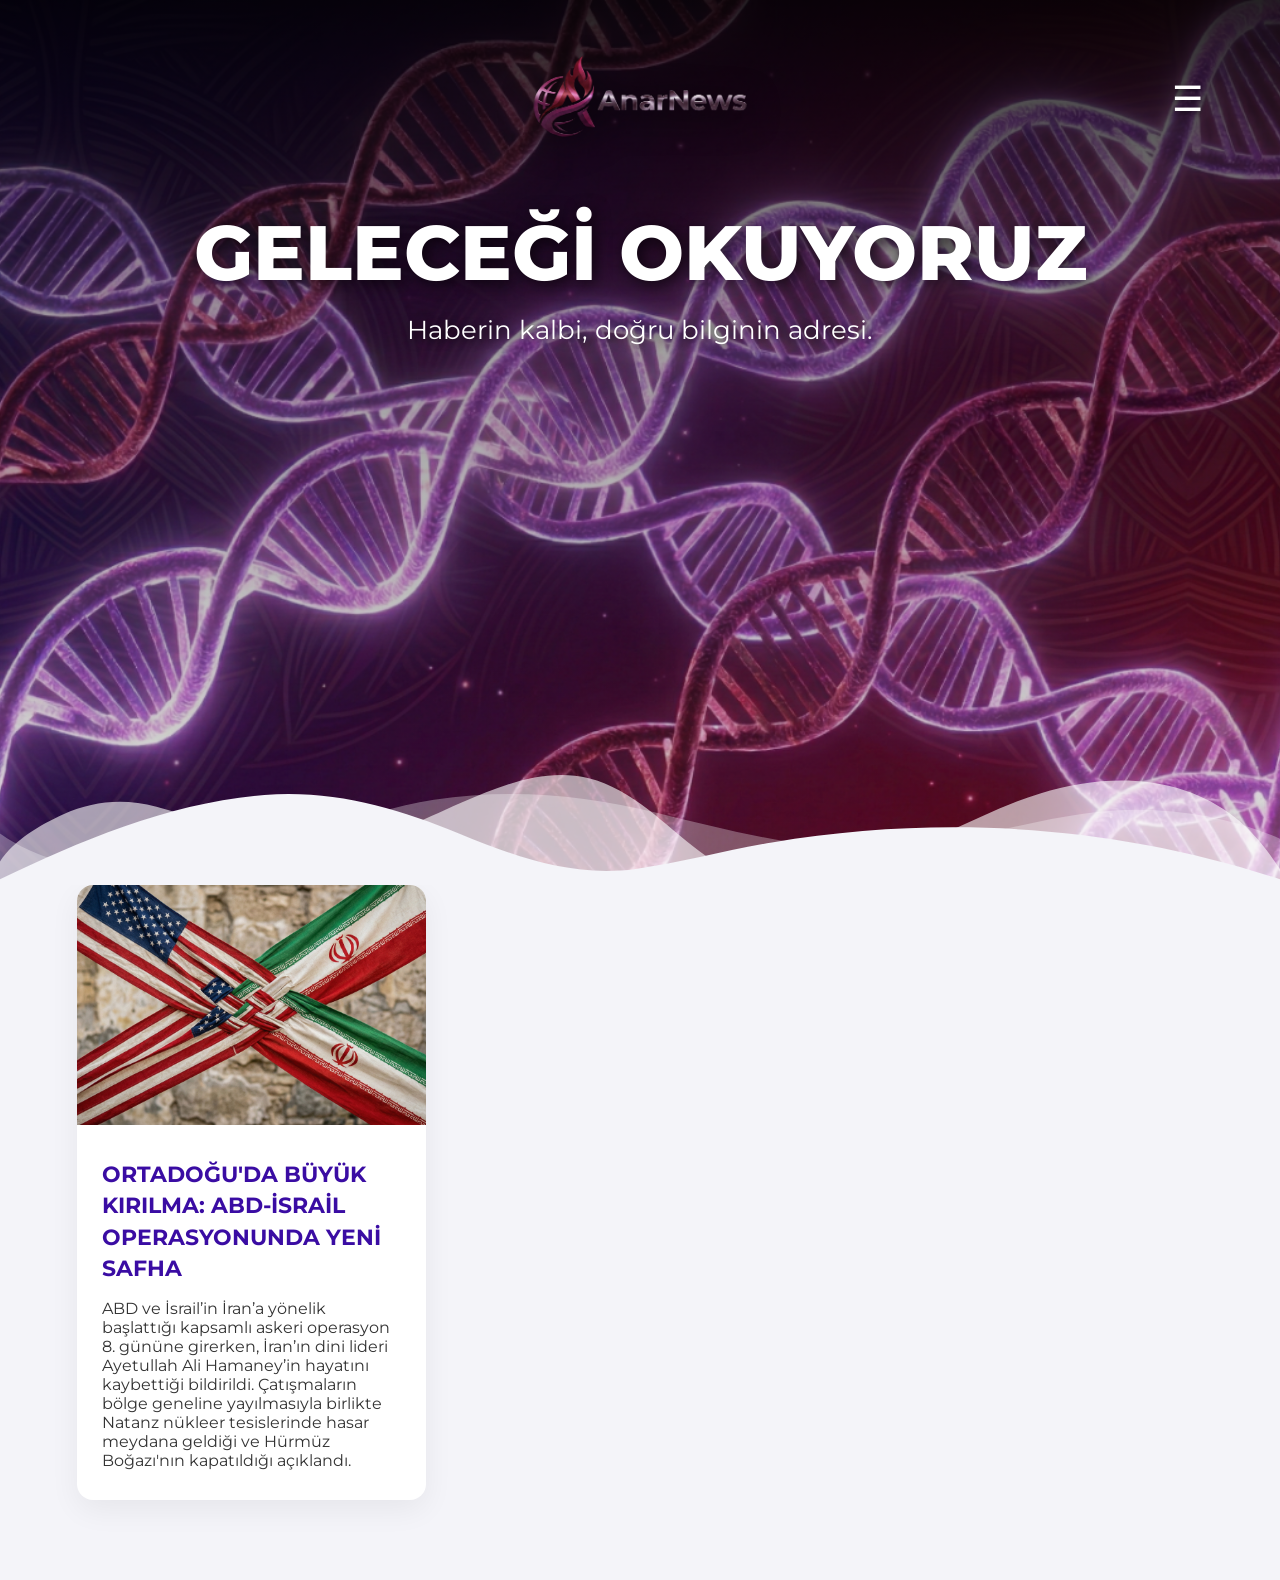
==== commit 73155899: "dosya düzenlendi2" ====
--- a/index.html
+++ b/index.html
@@ -15,11 +15,12 @@
         <a href="index.html">Ana Sayfa</a>
         <button class="dropdown-btn">Kategoriler &#9660;</button>
         <div class="dropdown-container">
-            <a href="#">Son Dakika</a>
-            <a href="#">Siyaset</a>
-            <a href="#">Ekonomi</a>
-            <a href="#">Spor</a>
-            <a href="#">Teknoloji</a>
+            <a href="index.html?kategori=Son Dakika">Son Dakika</a>
+            <a href="index.html?kategori=Siyaset">Siyaset</a>
+            <a href="index.html?kategori=Ekonomi">Ekonomi</a>
+            <a href="index.html?kategori=Spor">Spor</a>
+            <a href="index.html?kategori=Teknoloji">Teknoloji</a>
+            <a href="index.html?kategori=Kültür-Sanat">Kültür-Sanat</a>
         </div>
         <a href="yazarlar.html">Yazarlar</a>
         <a href="iletisim.html">İletişim</a>
@@ -28,15 +29,15 @@
     <div class="top-section-fixed">
         <header>
             <nav>
+                <div class="logo-container">
+                    <a href="index.html"><img src="logo.jpg" alt="AnarNews Logo" class="logo-img"></a>
+                    <div id="category-title" class="category-title">KATEGORİ ADI</div>
+                </div>
                 <div class="menu-btn" onclick="openNav()">&#9776;</div>
-                <div class="logo-container"><img src="logo.jpg" alt="AnarNews Logo" class="logo-img"></div>
-                <ul>
-                    <li><a href="index.html">Ana Sayfa</a></li>
-                    <li><a href="yazarlar.html">Yazarlar</a></li>
-                </ul>
             </nav>
         </header>
-        <section class="hero">
+
+        <section class="hero" id="main-hero">
             <h1>GELECEĞİ OKUYORUZ</h1>
             <p>Haberin kalbi, doğru bilginin adresi.</p>
         </section>
@@ -44,6 +45,7 @@
 
     <div class="content-curtain">
         <div class="wave-divider"><svg viewBox="0 0 1200 120" preserveAspectRatio="none"><path d="M0,0V46.29c47.79,22.2,103.59,32.17,158,28,70.36-5.37,136.33-33.31,206.8-37.5C438.64,32.43,512.34,53.67,583,72.05c69.27,18,138.3,24.88,209.4,13.08,36.15-6,69.85-17.84,104.45-29.34C989.49,25,1113-14.29,1200,52.47V0Z" opacity=".3" fill="#ffffff"></path><path d="M0,0V15.81C13,36.92,27.64,56.86,47.69,72.05,99.41,111.27,165,111,224.58,91.58c31.15-10.15,60.09-26.07,89.67-39.8,40.92-19,84.73-46,130.83-49.67,36.26-2.85,70.9,9.42,98.6,31.56,31.77,25.39,62.32,62,103.63,73,40.44,10.79,81.35-6.69,119.13-24.28s75.16-39,116.92-43.05c59.73-5.85,113.28,22.88,168.9,38.84,30.2,8.66,59,6.17,87.09-7.5,22.43-10.89,48-26.93,60.65-49.24V0Z" opacity=".6" fill="#ffffff"></path><path d="M0,0V5.63C149.93,59,314.09,71.32,475.83,42.57c43-7.64,84.23-20.12,127.61-26.46,59-8.63,112.48,12.24,165.56,35.4C827.93,77.22,886,95.24,951.2,90c86.53-7,172.46-45.71,248.8-84.81V0Z" fill="#f4f4f9"></path></svg></div>
+        
         <section class="news-section">
             <div class="news-grid" id="news-container"><p style="grid-column: 1 / -1; text-align: center;">Haberler yükleniyor...</p></div>
         </section>
@@ -62,17 +64,42 @@
             });
         }
 
+        // Kategori Filtreleme Motoru
+        const params = new URLSearchParams(window.location.search);
+        const activeCategory = params.get('kategori');
+
+        if(activeCategory) {
+            document.getElementById('main-hero').style.display = 'none'; // Ana yazıyı gizle
+            document.getElementById('category-title').innerText = activeCategory; // Logonun altına kategori adını yaz
+            document.getElementById('category-title').style.display = 'block';
+            document.title = activeCategory + " Haberleri - AnarNews";
+        }
+
         fetch('haberler.json?v=' + new Date().getTime())
             .then(response => response.json())
             .then(data => {
                 const container = document.getElementById('news-container');
                 if (!data.haber_listesi || data.haber_listesi.length === 0) return;
+                
+                // Haberin tıklandığında doğru sayfaya gitmesi için orijinal ID'lerini koruyoruz
+                let listWithIds = data.haber_listesi.map((haber, index) => ({...haber, originalId: index}));
+                let reversedList = listWithIds.reverse();
+
+                // Eğer kategori seçilmişse sadece o kategoriyi filtrele
+                if(activeCategory) {
+                    reversedList = reversedList.filter(h => h.category === activeCategory);
+                }
+
+                if(reversedList.length === 0) {
+                    container.innerHTML = `<p style="grid-column: 1 / -1; text-align: center; font-size: 1.2rem; margin-top:50px;">${activeCategory} kategorisinde henüz haber bulunmuyor.</p>`;
+                    return;
+                }
+
                 let html = '';
-                [...data.haber_listesi].reverse().forEach((haber, index) => {
-                    const originalId = data.haber_listesi.length - 1 - index;
+                reversedList.forEach(haber => {
                     const img = haber.thumbnail ? haber.thumbnail : 'https://images.unsplash.com/photo-1526374965328-7f61d4dc18c5?auto=format&fit=crop&w=600&q=80';
                     const cat = haber.category ? `<span class="news-tag">${haber.category}</span>` : '';
-                    html += `<a href="haber-detay.html?id=${originalId}" style="text-decoration: none; color: inherit;">
+                    html += `<a href="haber-detay.html?id=${haber.originalId}" style="text-decoration: none; color: inherit;">
                         <article class="news-card">
                             <img src="${img}" alt="${haber.title}">
                             <div class="news-content">
--- a/style.css
+++ b/style.css
@@ -3,9 +3,10 @@
 * { margin: 0; padding: 0; box-sizing: border-box; font-family: 'Montserrat', sans-serif; }
 body { background-color: #f4f4f9; color: #333; overflow-x: hidden; }
 
-/* YAN MENÜ (SIDEBAR) & HAMBURGER */
-.menu-btn { font-size: 30px; cursor: pointer; color: white; position: relative; z-index: 100; text-shadow: 0 2px 5px rgba(0,0,0,0.5); }
-.sidebar { height: 100%; width: 0; position: fixed; z-index: 1000; top: 0; left: 0; background-color: #111; overflow-x: hidden; transition: 0.4s; padding-top: 60px; box-shadow: 5px 0 15px rgba(0,0,0,0.5); }
+/* YAN MENÜ SAĞA ALINDI */
+.menu-btn { font-size: 35px; cursor: pointer; color: white; position: absolute; right: 6%; z-index: 100; text-shadow: 0 2px 5px rgba(0,0,0,0.5); transition: transform 0.3s ease; }
+.menu-btn:hover { transform: scale(1.1); color: #d2b4de; }
+.sidebar { height: 100%; width: 0; position: fixed; z-index: 1000; top: 0; right: 0; left: auto; background-color: #111; overflow-x: hidden; transition: 0.4s; padding-top: 60px; box-shadow: -5px 0 15px rgba(0,0,0,0.5); }
 .sidebar-logo { width: 80%; margin: 0 auto 30px auto; display: block; border-radius: 10px; }
 .sidebar a, .dropdown-btn { padding: 15px 25px; text-decoration: none; font-size: 1.2rem; color: #818181; display: block; transition: 0.3s; background: none; border: none; width: 100%; text-align: left; cursor: pointer; font-weight: 500; }
 .sidebar a:hover, .dropdown-btn:hover { color: #f1f1f1; background-color: #333; }
@@ -13,15 +14,20 @@
 .dropdown-container { display: none; background-color: #262626; padding-left: 15px; }
 .dropdown-container a { font-size: 1rem; padding: 10px 25px; }
 
+/* ARKA PLAN VE SABİT ÜST KISIM */
 .top-section-fixed { position: fixed; top: 0; left: 0; width: 100%; height: 100vh; z-index: 1; background: linear-gradient(to bottom, rgba(0,0,0,0.85) 0%, rgba(0,0,0,0.4) 30%, rgba(0,0,0,0.1) 100%), url("background.jpg"); background-size: cover; background-position: center top; color: white; }
-header { padding: 1rem 6%; position: relative; z-index: 10; }
-nav { display: flex; justify-content: space-between; align-items: center; }
-.logo-img { height: 150px; width: auto; filter: drop-shadow(0 8px 16px rgba(0,0,0,0.7)); }
-nav ul { display: flex; list-style: none; }
-nav ul li { margin-left: 35px; }
-nav ul li a { color: rgba(255, 255, 255, 0.95); text-decoration: none; font-weight: 500; font-size: 1.15rem; text-shadow: 0 2px 8px rgba(0,0,0,0.8); }
 
-.hero { display: flex; flex-direction: column; justify-content: center; align-items: center; text-align: center; margin-top: 20px; padding: 0 20px; position: relative; z-index: 10; }
+/* LOGO ORTALANDI VE EFEKT EKLENDİ */
+header { padding: 1rem 0; position: relative; z-index: 10; width: 100%; }
+nav { display: flex; justify-content: center; align-items: center; position: relative; width: 100%; }
+.logo-container { display: flex; flex-direction: column; align-items: center; justify-content: center; }
+.logo-img { height: 160px; width: auto; filter: drop-shadow(0 8px 16px rgba(0,0,0,0.7)); transition: transform 0.3s ease; }
+.logo-img:hover { transform: scale(1.05); }
+
+/* KATEGORİ BAŞLIĞI (LOGONUN ALTINDA) */
+.category-title { color: #d2b4de; font-size: 1.5rem; font-weight: 800; letter-spacing: 3px; text-transform: uppercase; margin-top: 15px; text-shadow: 0 4px 10px rgba(0,0,0,0.8); display: none; }
+
+.hero { display: flex; flex-direction: column; justify-content: center; align-items: center; text-align: center; margin-top: 10px; padding: 0 20px; position: relative; z-index: 10; }
 .hero h1 { font-size: 4.8rem; font-weight: 800; margin-bottom: 15px; text-shadow: 3px 3px 15px rgba(0,0,0,0.7); }
 .hero p { font-size: 1.6rem; margin-bottom: 40px; text-shadow: 2px 2px 10px rgba(0,0,0,0.7); }
 
@@ -29,41 +35,36 @@
 .wave-divider { width: 100%; overflow: hidden; line-height: 0; transform: rotate(180deg); }
 .wave-divider svg { display: block; width: calc(100% + 1.3px); height: 120px; }
 
+/* HABERLER 3'LÜ IZGARA (GRID) */
 .news-section { padding: 0 6% 80px 6%; background-color: #f4f4f9; }
-.news-grid { display: grid; grid-template-columns: repeat(auto-fit, minmax(320px, 1fr)); gap: 40px; }
+.news-grid { display: grid; grid-template-columns: repeat(3, 1fr); gap: 40px; }
+@media (max-width: 1100px) { .news-grid { grid-template-columns: repeat(2, 1fr); } }
+@media (max-width: 768px) { .news-grid { grid-template-columns: 1fr; } }
+
 .news-card { background: white; border-radius: 16px; overflow: hidden; box-shadow: 0 10px 30px rgba(0,0,0,0.06); transition: transform 0.3s ease; }
 .news-card:hover { transform: translateY(-10px); }
 .news-card img { width: 100%; height: 240px; object-fit: cover; }
 .news-content { padding: 30px 25px; }
-.news-content h3 { color: #3a0ca3; margin-bottom: 15px; font-size: 1.4rem; font-weight: 700; }
-.news-tag { display: inline-block; background: #7209b7; color: white; padding: 4px 10px; border-radius: 4px; font-size: 0.8rem; margin-bottom: 10px; font-weight: bold; }
+.news-content h3 { color: #3a0ca3; margin-bottom: 15px; font-size: 1.4rem; font-weight: 700; line-height: 1.4;}
+.news-tag { display: inline-block; background: #7209b7; color: white; padding: 5px 12px; border-radius: 4px; font-size: 0.85rem; margin-bottom: 12px; font-weight: bold; }
 
-/* HABER DETAY (GENİŞLETİLDİ) */
+/* HABER DETAY */
 .article-hero { margin-top: -30px; }
 .article-hero h1 { font-size: 3rem; line-height: 1.2; max-width: 1100px; }
 .article-curtain { margin-top: 45vh; }
 .article-body-container { background-color: #f4f4f9; padding-bottom: 80px; }
-.article-content { max-width: 1400px; /* HABER ŞABLONU GENİŞLETİLDİ */ margin: -30px auto 0 auto; background: white; padding: 50px 60px; border-radius: 16px; box-shadow: 0 10px 30px rgba(0,0,0,0.06); position: relative; z-index: 10; }
+.article-content { max-width: 1400px; margin: -30px auto 0 auto; background: white; padding: 50px 60px; border-radius: 16px; box-shadow: 0 10px 30px rgba(0,0,0,0.06); position: relative; z-index: 10; }
 .article-main-img { width: 100%; height: auto; max-height: 600px; object-fit: cover; border-radius: 12px; margin-bottom: 40px; }
-.article-content p { color: #444; font-size: 1.2rem; line-height: 1.8; margin-bottom: 25px; }
 
-/* YAZAR PROFİLİ BÖLÜMÜ */
+/* PROFİLLER VE DİĞERLERİ */
 .author-profile-box { display: flex; align-items: center; gap: 30px; background: #fff; padding: 40px; border-radius: 16px; box-shadow: 0 10px 30px rgba(0,0,0,0.06); margin: -30px auto 40px auto; max-width: 1200px; position: relative; z-index: 10; border-left: 8px solid #7209b7; }
-.author-profile-img { width: 150px; height: 150px; border-radius: 50%; object-fit: cover; box-shadow: 0 5px 15px rgba(0,0,0,0.2); }
-.author-profile-details h2 { color: #3a0ca3; font-size: 2.2rem; margin-bottom: 15px; }
-.author-profile-details p { color: #555; font-size: 1.1rem; line-height: 1.6; }
-
+.author-profile-img { width: 150px; height: 150px; border-radius: 50%; object-fit: cover; }
 .authors-grid { display: grid; grid-template-columns: repeat(auto-fit, minmax(300px, 1fr)); gap: 40px; margin-top: -30px; position: relative; z-index: 10; }
 .author-card { background: white; border-radius: 16px; padding: 40px 30px; text-align: center; box-shadow: 0 10px 30px rgba(0,0,0,0.06); transition: transform 0.3s ease; border-bottom: 5px solid #8e44ad; cursor: pointer; text-decoration: none; display: block; }
 .author-card:hover { transform: translateY(-10px); }
 .author-card img { width: 120px; height: 120px; border-radius: 50%; object-fit: cover; margin-bottom: 20px; }
-.author-card h3 { color: #6e001a; font-size: 1.6rem; margin-bottom: 10px; }
-
-/* YORUMLAR */
-.comments-section { margin-top: 40px; }
 .comments-section h2 { color: #6e001a; border-bottom: 3px solid #8e44ad; padding-bottom: 10px; display: inline-block; margin-bottom: 30px; }
 .comment-form-container { background: #f9f9f9; padding: 30px; border-radius: 12px; }
 .form-group { margin-bottom: 20px; }
-.form-group label { display: block; font-weight: bold; margin-bottom: 8px; }
 .form-group input, .form-group textarea { width: 100%; padding: 12px; border: 1px solid #ccc; border-radius: 6px; }
-.submit-btn { padding: 12px 30px; background: #6e001a; color: white; border: none; border-radius: 6px; cursor: pointer; font-size: 1.1rem; }
+.submit-btn { padding: 12px 30px; background: #6e001a; color: white; border: none; border-radius: 6px; cursor: pointer; }
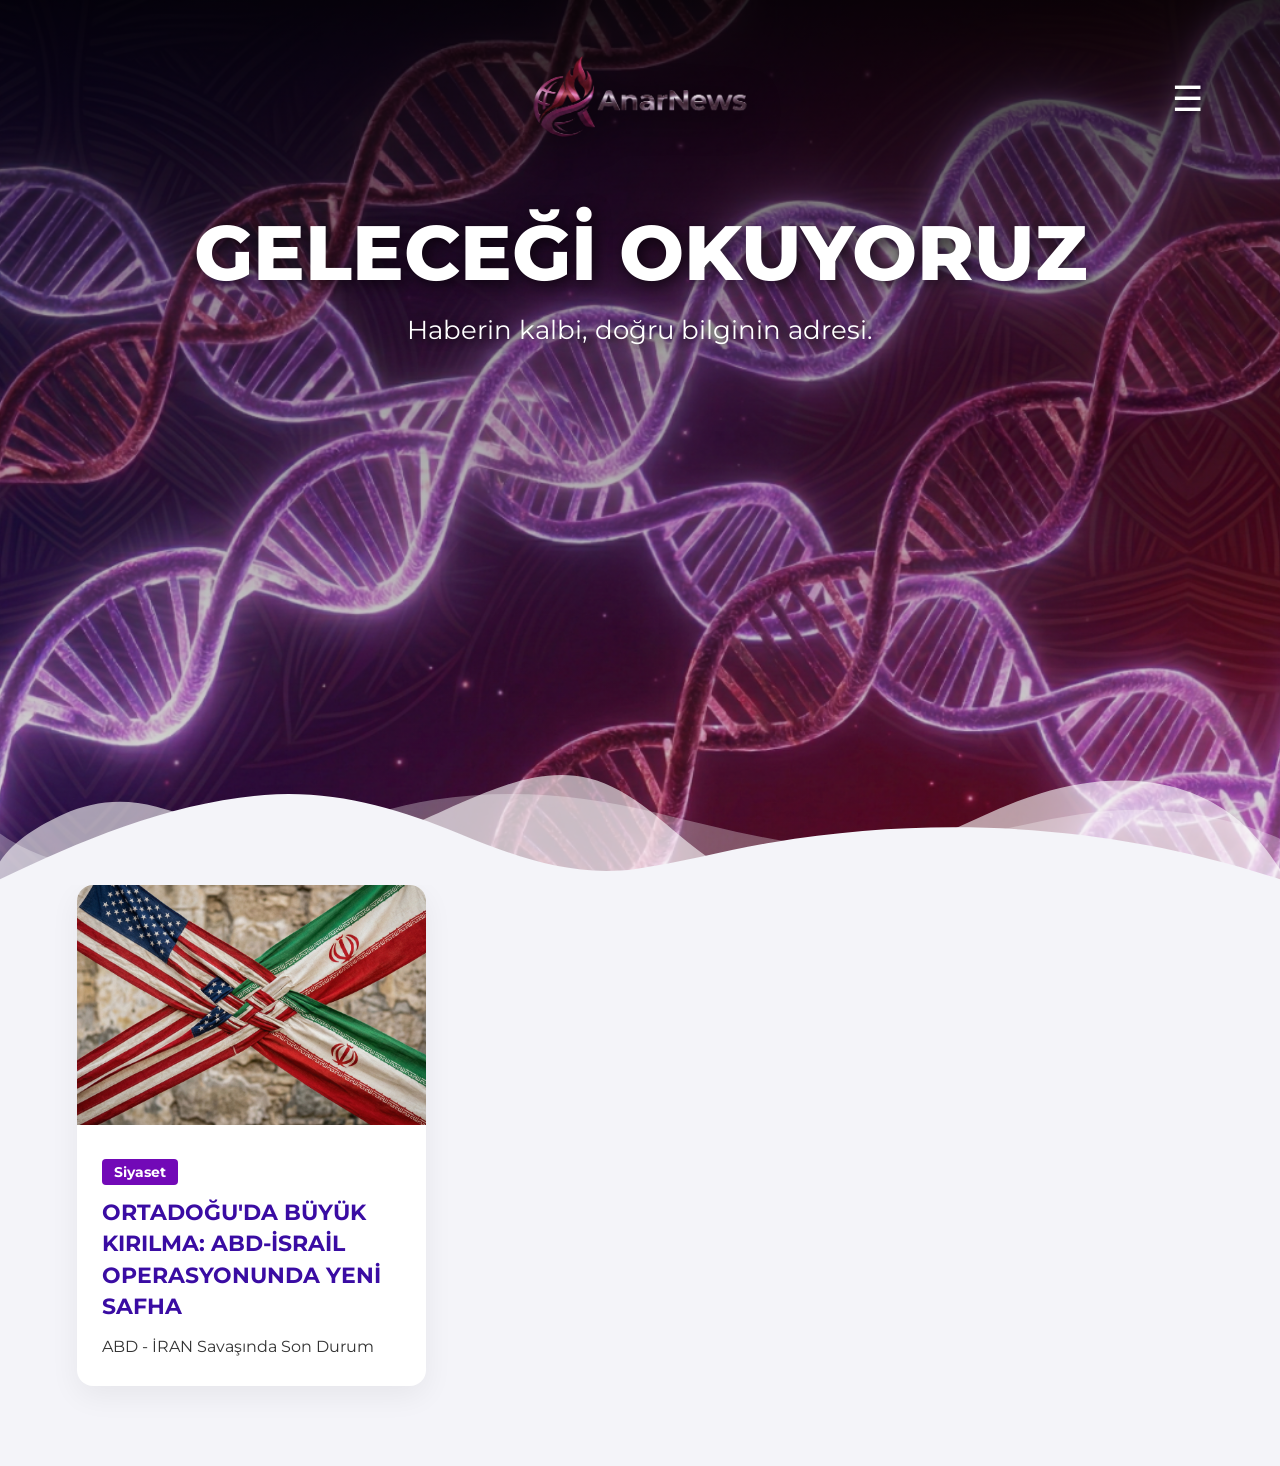
==== commit 2444e410: "site2" ====
--- a/index.html
+++ b/index.html
@@ -64,13 +64,21 @@
             });
         }
 
-        // Kategori Filtreleme Motoru
+        /* YAZIYI KAYDIRDIKÇA GİZLEME EFEKTİ */
+        window.addEventListener('scroll', function() {
+            var heroText = document.getElementById('main-hero');
+            if(heroText) {
+                var opacity = 1 - (window.scrollY / 350); // 350px kaydırana kadar silinir
+                heroText.style.opacity = opacity > 0 ? opacity : 0;
+            }
+        });
+
         const params = new URLSearchParams(window.location.search);
         const activeCategory = params.get('kategori');
 
         if(activeCategory) {
-            document.getElementById('main-hero').style.display = 'none'; // Ana yazıyı gizle
-            document.getElementById('category-title').innerText = activeCategory; // Logonun altına kategori adını yaz
+            document.getElementById('main-hero').style.display = 'none';
+            document.getElementById('category-title').innerText = activeCategory;
             document.getElementById('category-title').style.display = 'block';
             document.title = activeCategory + " Haberleri - AnarNews";
         }
@@ -81,11 +89,9 @@
                 const container = document.getElementById('news-container');
                 if (!data.haber_listesi || data.haber_listesi.length === 0) return;
                 
-                // Haberin tıklandığında doğru sayfaya gitmesi için orijinal ID'lerini koruyoruz
                 let listWithIds = data.haber_listesi.map((haber, index) => ({...haber, originalId: index}));
                 let reversedList = listWithIds.reverse();
 
-                // Eğer kategori seçilmişse sadece o kategoriyi filtrele
                 if(activeCategory) {
                     reversedList = reversedList.filter(h => h.category === activeCategory);
                 }
--- a/style.css
+++ b/style.css
@@ -3,7 +3,6 @@
 * { margin: 0; padding: 0; box-sizing: border-box; font-family: 'Montserrat', sans-serif; }
 body { background-color: #f4f4f9; color: #333; overflow-x: hidden; }
 
-/* YAN MENÜ SAĞA ALINDI */
 .menu-btn { font-size: 35px; cursor: pointer; color: white; position: absolute; right: 6%; z-index: 100; text-shadow: 0 2px 5px rgba(0,0,0,0.5); transition: transform 0.3s ease; }
 .menu-btn:hover { transform: scale(1.1); color: #d2b4de; }
 .sidebar { height: 100%; width: 0; position: fixed; z-index: 1000; top: 0; right: 0; left: auto; background-color: #111; overflow-x: hidden; transition: 0.4s; padding-top: 60px; box-shadow: -5px 0 15px rgba(0,0,0,0.5); }
@@ -14,20 +13,17 @@
 .dropdown-container { display: none; background-color: #262626; padding-left: 15px; }
 .dropdown-container a { font-size: 1rem; padding: 10px 25px; }
 
-/* ARKA PLAN VE SABİT ÜST KISIM */
 .top-section-fixed { position: fixed; top: 0; left: 0; width: 100%; height: 100vh; z-index: 1; background: linear-gradient(to bottom, rgba(0,0,0,0.85) 0%, rgba(0,0,0,0.4) 30%, rgba(0,0,0,0.1) 100%), url("background.jpg"); background-size: cover; background-position: center top; color: white; }
 
-/* LOGO ORTALANDI VE EFEKT EKLENDİ */
 header { padding: 1rem 0; position: relative; z-index: 10; width: 100%; }
 nav { display: flex; justify-content: center; align-items: center; position: relative; width: 100%; }
 .logo-container { display: flex; flex-direction: column; align-items: center; justify-content: center; }
 .logo-img { height: 160px; width: auto; filter: drop-shadow(0 8px 16px rgba(0,0,0,0.7)); transition: transform 0.3s ease; }
 .logo-img:hover { transform: scale(1.05); }
 
-/* KATEGORİ BAŞLIĞI (LOGONUN ALTINDA) */
 .category-title { color: #d2b4de; font-size: 1.5rem; font-weight: 800; letter-spacing: 3px; text-transform: uppercase; margin-top: 15px; text-shadow: 0 4px 10px rgba(0,0,0,0.8); display: none; }
 
-.hero { display: flex; flex-direction: column; justify-content: center; align-items: center; text-align: center; margin-top: 10px; padding: 0 20px; position: relative; z-index: 10; }
+.hero { display: flex; flex-direction: column; justify-content: center; align-items: center; text-align: center; margin-top: 10px; padding: 0 20px; position: relative; z-index: 10; transition: opacity 0.1s ease-out; }
 .hero h1 { font-size: 4.8rem; font-weight: 800; margin-bottom: 15px; text-shadow: 3px 3px 15px rgba(0,0,0,0.7); }
 .hero p { font-size: 1.6rem; margin-bottom: 40px; text-shadow: 2px 2px 10px rgba(0,0,0,0.7); }
 
@@ -35,7 +31,6 @@
 .wave-divider { width: 100%; overflow: hidden; line-height: 0; transform: rotate(180deg); }
 .wave-divider svg { display: block; width: calc(100% + 1.3px); height: 120px; }
 
-/* HABERLER 3'LÜ IZGARA (GRID) */
 .news-section { padding: 0 6% 80px 6%; background-color: #f4f4f9; }
 .news-grid { display: grid; grid-template-columns: repeat(3, 1fr); gap: 40px; }
 @media (max-width: 1100px) { .news-grid { grid-template-columns: repeat(2, 1fr); } }
@@ -48,7 +43,6 @@
 .news-content h3 { color: #3a0ca3; margin-bottom: 15px; font-size: 1.4rem; font-weight: 700; line-height: 1.4;}
 .news-tag { display: inline-block; background: #7209b7; color: white; padding: 5px 12px; border-radius: 4px; font-size: 0.85rem; margin-bottom: 12px; font-weight: bold; }
 
-/* HABER DETAY */
 .article-hero { margin-top: -30px; }
 .article-hero h1 { font-size: 3rem; line-height: 1.2; max-width: 1100px; }
 .article-curtain { margin-top: 45vh; }
@@ -56,7 +50,6 @@
 .article-content { max-width: 1400px; margin: -30px auto 0 auto; background: white; padding: 50px 60px; border-radius: 16px; box-shadow: 0 10px 30px rgba(0,0,0,0.06); position: relative; z-index: 10; }
 .article-main-img { width: 100%; height: auto; max-height: 600px; object-fit: cover; border-radius: 12px; margin-bottom: 40px; }
 
-/* PROFİLLER VE DİĞERLERİ */
 .author-profile-box { display: flex; align-items: center; gap: 30px; background: #fff; padding: 40px; border-radius: 16px; box-shadow: 0 10px 30px rgba(0,0,0,0.06); margin: -30px auto 40px auto; max-width: 1200px; position: relative; z-index: 10; border-left: 8px solid #7209b7; }
 .author-profile-img { width: 150px; height: 150px; border-radius: 50%; object-fit: cover; }
 .authors-grid { display: grid; grid-template-columns: repeat(auto-fit, minmax(300px, 1fr)); gap: 40px; margin-top: -30px; position: relative; z-index: 10; }
@@ -67,4 +60,7 @@
 .comment-form-container { background: #f9f9f9; padding: 30px; border-radius: 12px; }
 .form-group { margin-bottom: 20px; }
 .form-group input, .form-group textarea { width: 100%; padding: 12px; border: 1px solid #ccc; border-radius: 6px; }
-.submit-btn { padding: 12px 30px; background: #6e001a; color: white; border: none; border-radius: 6px; cursor: pointer; }+.submit-btn { padding: 12px 30px; background: #6e001a; color: white; border: none; border-radius: 6px; cursor: pointer; }
+
+/* PANELDEKİ BOŞLUKLARI VE SATIRLARI KORUMA AYARI */
+#article-body { white-space: pre-wrap; word-wrap: break-word; line-height: 1.8; color: #444; font-size: 1.2rem; }
